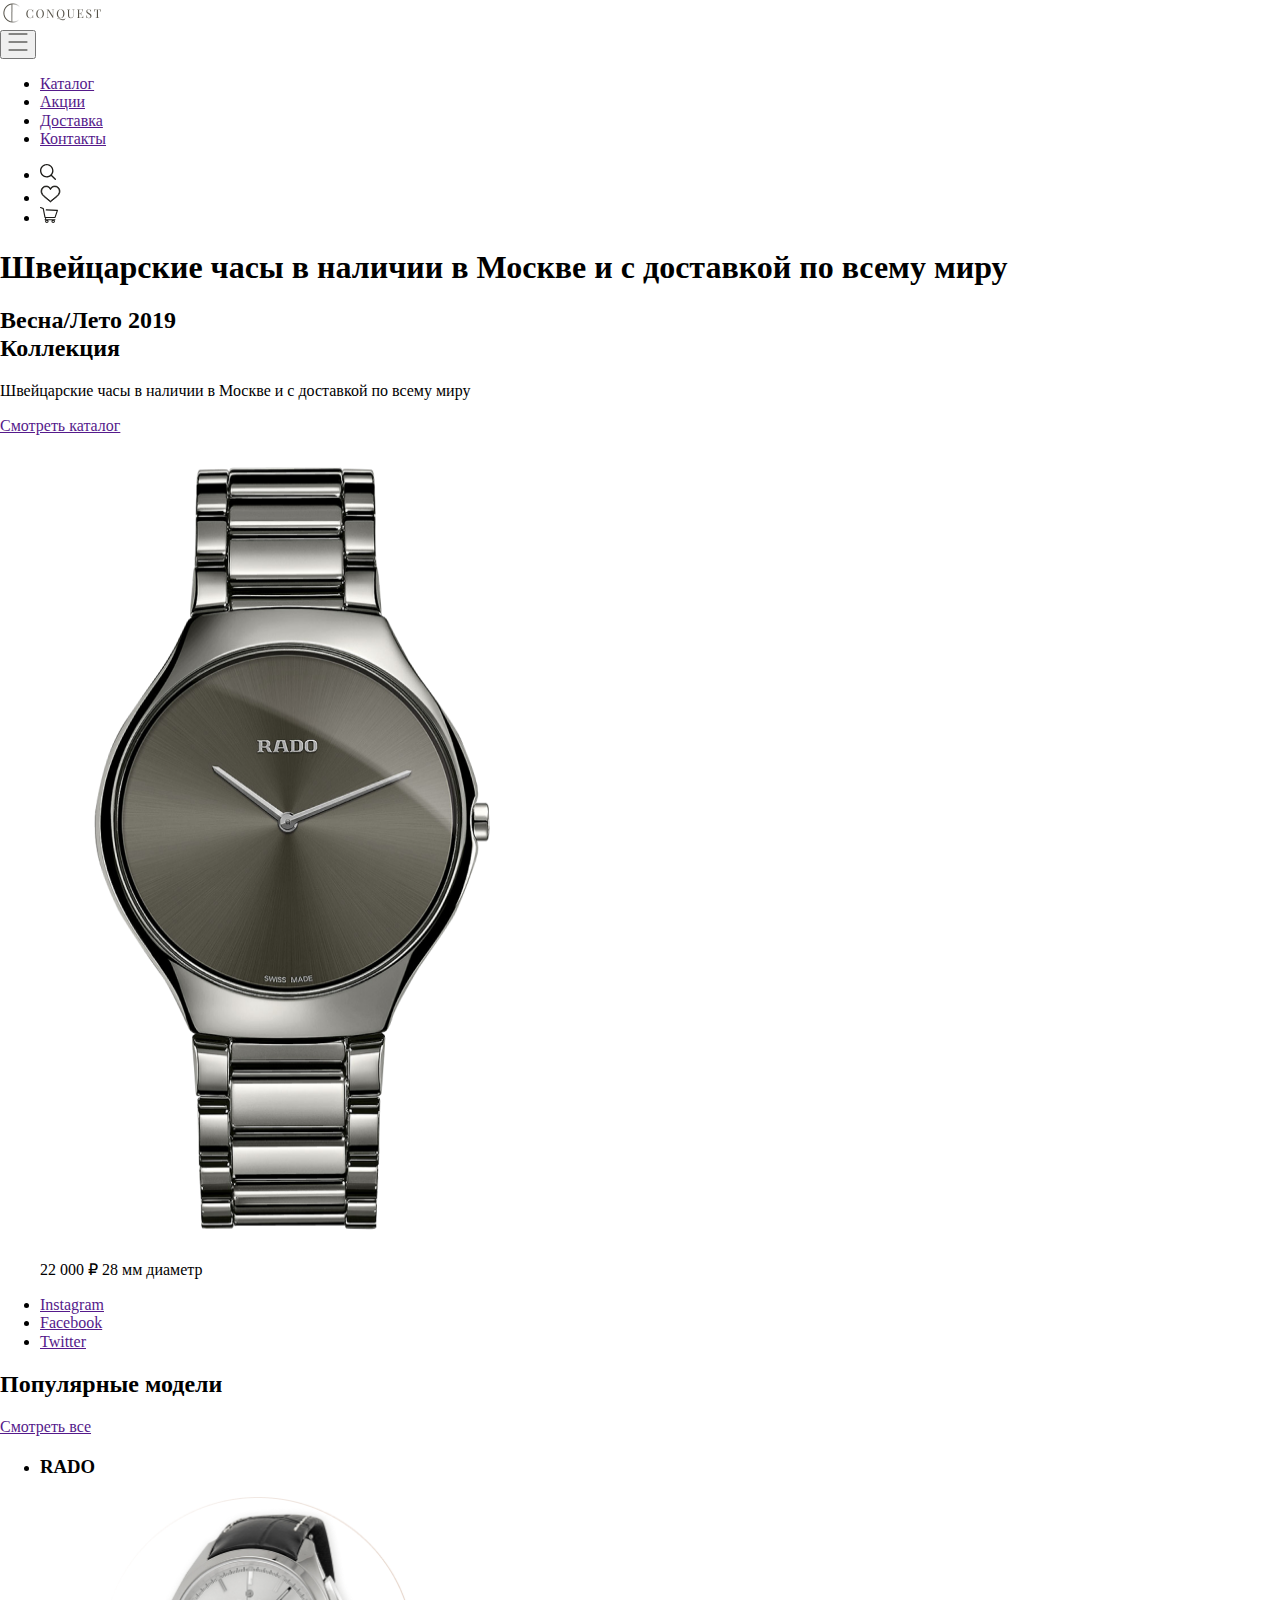
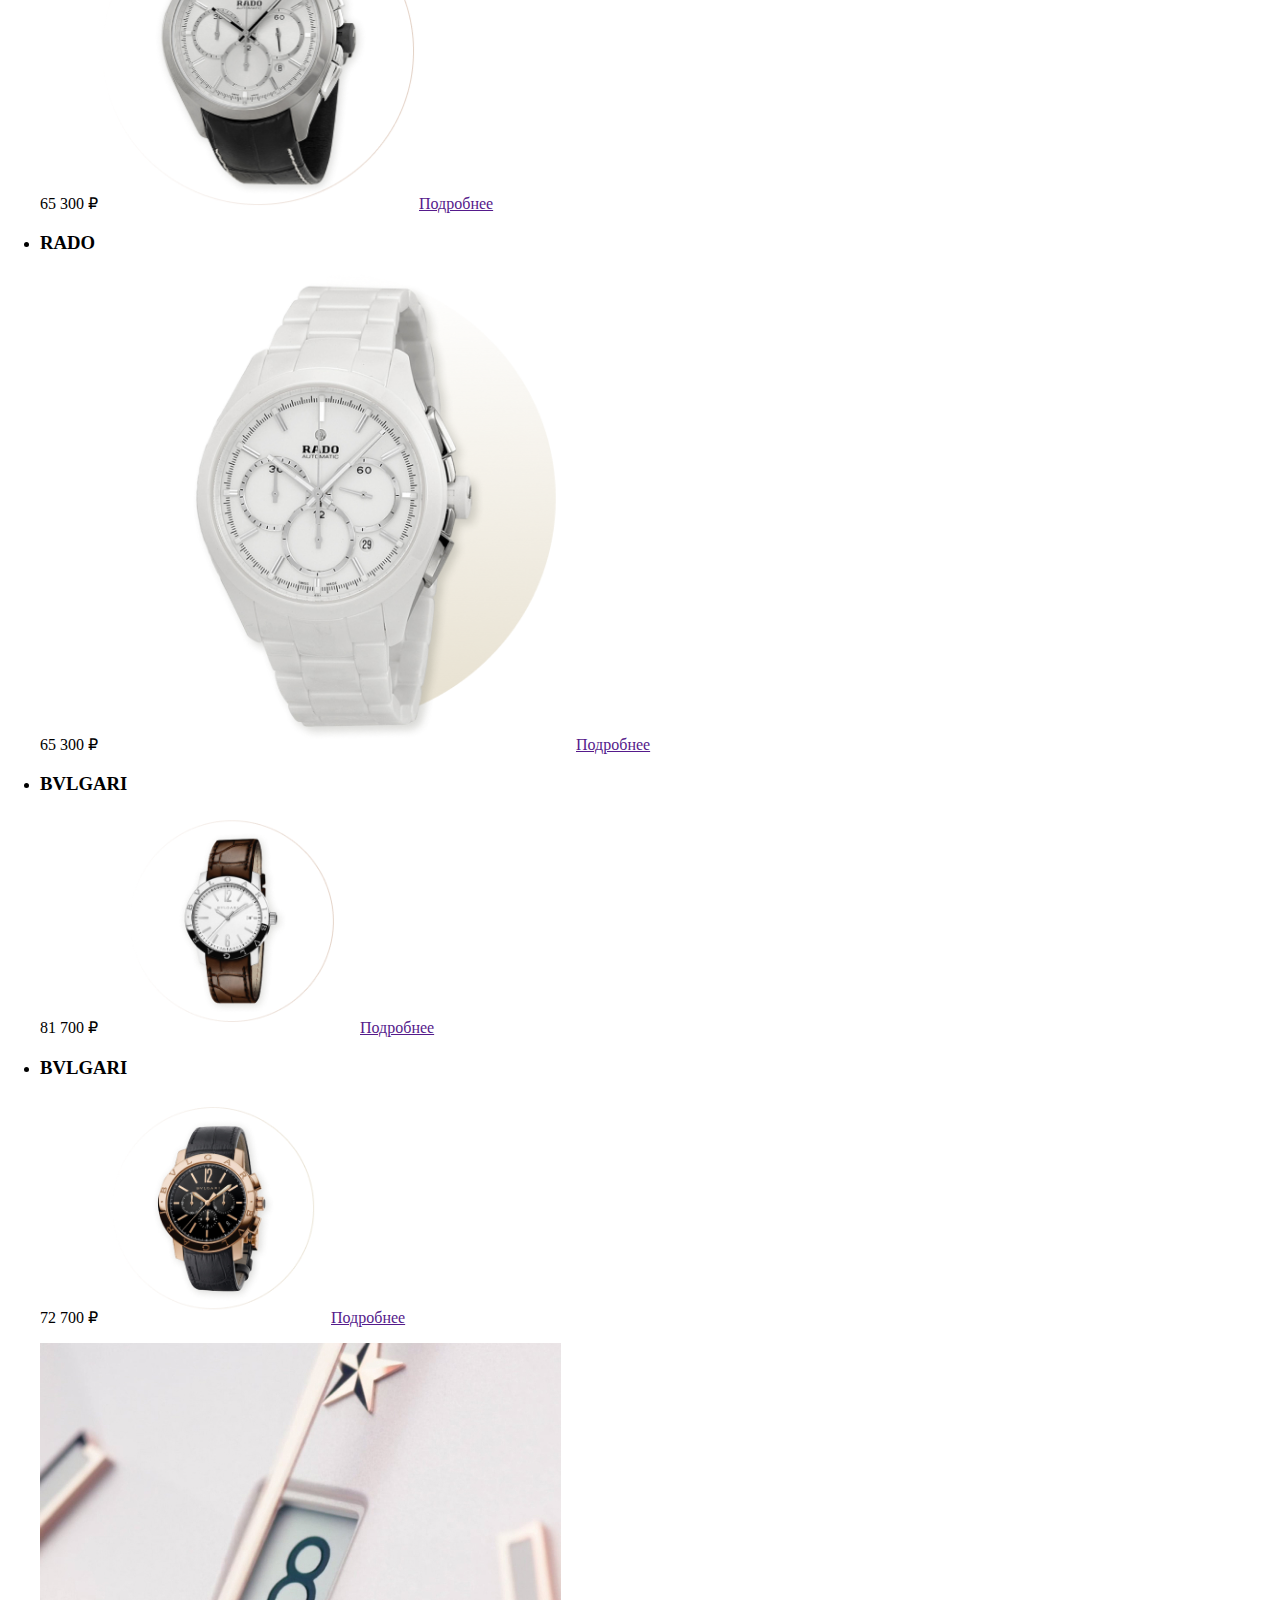
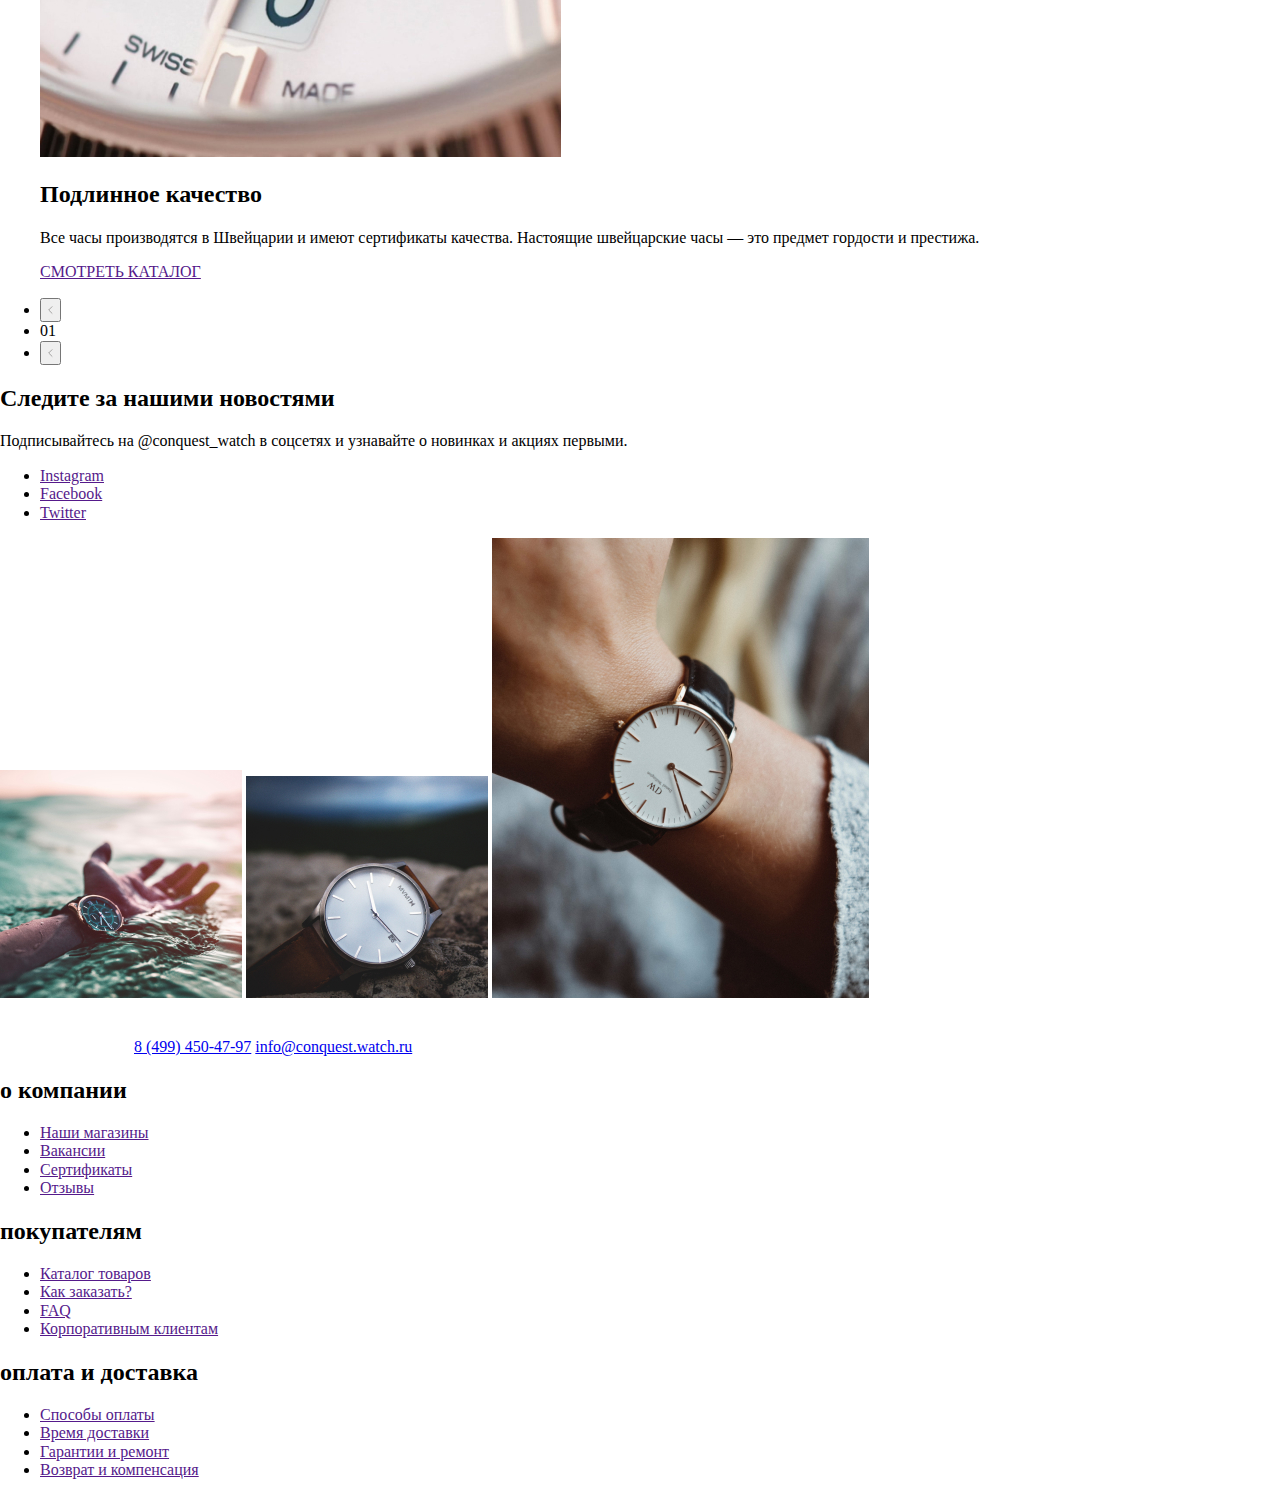
==== index.html @ c3189e3b "Подключил normalize" ====
<!DOCTYPE html>
<html lang="ru">

<head>
  <meta charset="UTF-8">
  <title>CONQUEST</title>
  <link rel="stylesheet" href="css/normalize.css">
  <link rel="stylesheet" href="css/style.css">
  <link
    href="https://fonts.googleapis.com/css?family=Playfair+Display:400,700%7cPrata%7cRoboto:300,400,500,700&display=swap&subset=cyrillic"
    rel="stylesheet">
</head>

<body>
  <header class="main-header">
    <img class="main-header__logo" src="img/logo.png" alt="CONQUEST" width="104" height="26">
    <nav class="main-nav">
      <button class="main-header__btn" type="button">
        <img class="main-header__img" src="img/menu.svg" width="20" height="18" alt="Меню">
      </button>
      <ul class="visually-hidden">
        <li class="main-header__item">
          <a class="main-header__link" href="">Каталог</a>
        </li>
        <li class="main-header__item">
          <a class="main-header__link" href="">Акции</a>
        </li>
        <li class="main-header__item">
          <a class="main-header__link" href="">Доставка</a>
        </li>
        <li class="main-header__item">
          <a class="main-header__link" href="">Контакты</a>
        </li>
      </ul>
      <ul class="main-header__list--user">
        <li class="main-header__ltem--user">
          <a href="" class="main-header__link--user">
            <img class="main-header__img" src="img/search.svg" width="16" height="16" alt="Поиск">
          </a>
        </li>
        <li class="main-header__ltem--user">
          <a href="" class="main-header__link--user">
            <img class="main-header__img" src="img/heart.svg" width="21" height="18" alt="Избранное">
          </a>
        </li>
        <li class="main-header__ltem--user">
          <a href="" class="main-header__link--user">
            <img class="main-header__img" src="img/cart.svg" width="18" height="16" alt="Корзина">
          </a>
        </li>
      </ul>
    </nav>
  </header>
  <main>
    <h1 class="visually-hidden">Швейцарские часы в наличии в Москве
      и с доставкой по всему миру</h1>
    <section class="promo">
      <h2 class="promo__heading">Весна/Лето 2019<br>
        <span class="promo__heading--span">Коллекция</span>
      </h2>
      <p class="promo__text">
        Швейцарские часы в наличии в Москве
        и с доставкой по всему миру
      </p>
      <a class="promo__link" href="">Смотреть каталог</a>
      <figure class="promo__figure">
        <img class="promo__img" src="img/watch-promo.png" width="506" height="806" alt="Часы RADO">
        <figcaption class="promo__figcaption">
          <span class="promo__price">22 000 ₽</span>
          <span class="promo__diameter">28 мм диаметр</span>
        </figcaption>
      </figure>
      <ul class="promo__list">
        <li class="promo__item">
          <a href="" class="promo__link--inst"><span class="visually-hidden">Instagram</span></a>
        </li>
        <li class="promo__item">
          <a href="" class="promo__link--fb"><span class="visually-hidden">Facebook</span></a>
        </li>
        <li class="promo__item">
          <a href="" class="promo__link--tw"><span class="visually-hidden">Twitter</span></a>
        </li>
      </ul>
    </section>
    <section class="pop-models">
      <h2 class="pop-models__heading">Популярные модели</h2>
      <a class="pop-models__link--all" href="">Смотреть все</a>
      <ul class="pop-models__list">
        <li class="pop-models__item">
          <h3 class="pop-models__title">RADO</h3>
          <span class="pop-models__span">65 300 ₽</span>
          <img class="pop-models__img" width="313" height="313" src="img/watch1.png" alt="RADO">
          <a class="pop-models__link" href="">Подробнее</a>
        </li>
        <li class="pop-models__item">
          <h3 class="pop-models__title">RADO</h3>
          <span class="pop-models__span">65 300 ₽</span>
          <img class="pop-models__img" width="470" height="478" src="img/watch2.png" alt="RADO">
          <a class="pop-models__link" href="">Подробнее</a>
        </li>
        <li class="pop-models__item">
          <h3 class="pop-models__title">BVLGARI</h3>
          <span class="pop-models__span">81 700 ₽</span>
          <img class="pop-models__img" width="254" height="220" src="img/watch3.png" alt="BVLGARI">
          <a class="pop-models__link" href="">Подробнее</a>
        </li>
        <li class="pop-models__item">
          <h3 class="pop-models__title">BVLGARI</h3>
          <span class="pop-models__span">72 700 ₽</span>
          <img class="pop-models__img" width="225" height="226" src="img/watch4.png" alt="BVLGARI">
          <a class="pop-models__link" href="">Подробнее</a>
        </li>
      </ul>
    </section>
    <section class="slider">
      <figure class="slider__figure">
        <img class="slider__img" src="img/slide1.jpg" width="521" height="414" alt="Swiss made">
        <figcaption class="slider__figcaption">
          <h2 class="slider__heading">Подлинное качество</h2>
          <p class="slider__text">
            Все часы производятся в Швейцарии и имеют сертификаты качества. Настоящие швейцарские часы — это предмет
            гордости и престижа.
          </p>
          <a class="slider__link" href="">СМОТРЕТЬ КАТАЛОГ</a>
        </figcaption>
      </figure>
      <ul class="slider__pagination">
        <li class="slider__pag-item">
          <button class="slider__pag-btn" type="button">
            <img class="slider__pag-img" src="img/arrow.svg" width="5" height="10" alt="Предыдущий">
          </button>
        </li>
        <li class="slider__pag-item">
          <span class="slider__pag-number">01</span>
        </li>
        <li class="slider__pag-item">
          <button class="slider__pag-btn slider__pag-btn--right" type="button">
            <img class="slider__pag-img" src="img/arrow.svg" width="5" height="10" alt="Следующий">
          </button>
        </li>
      </ul>
    </section>
    <section class="follow-us">
      <h2 class="follow-us__heading">Следите за нашими новостями</h2>
      <p class="follow-us__text">
        Подписывайтесь на @conquest_watch в соцсетях
        и узнавайте о новинках и акциях первыми.
      </p>
      <ul class="follow-us__list">
        <li class="follow-us__item">
          <a href="" class="follow-us__link--inst"><span class="visually-hidden">Instagram</span></a>
        </li>
        <li class="follow-us__item">
          <a href="" class="follow-us__link--fb"><span class="visually-hidden">Facebook</span></a>
        </li>
        <li class="follow-us__item">
          <a href="" class="follow-us__link--tw"><span class="visually-hidden">Twitter</span></a>
        </li>
      </ul>
      <p class="follow-us__pictures">
        <img class="follow-us__img" src="img/follow-img1.jpg" width="242" height="228" alt="Часы">
        <img class="follow-us__img" src="img/follow-img2.jpg" width="242" height="222" alt="Часы">
        <img class="follow-us__img" src="img/follow-img3.jpg" width="377" height="460" alt="Часы">
      </p>
    </section>
  </main>
  <footer class="footer">
    <p class="footer__contacts">
      <img class="footer__logo" src="img/logo-white.png" alt="CONQUEST" width="130" height="34">
      <a class="footer__tel" href="tel:+74994504797">8 (499) 450-47-97</a>
      <a class="footer__email" href="mailto:info@conquest.watch.ru">info@conquest.watch.ru</a>
    </p>
    <nav class="footer__nav--company">
      <h2 class="footer__nav-title">о компании</h2>
      <ul class="footer__nav-list">
        <li class="footer__nav-item">
          <a href="" class="footer__nav-link">Наши магазины</a>
        </li>
        <li class="footer__nav-item">
          <a href="" class="footer__nav-link">Вакансии</a>
        </li>
        <li class="footer__nav-item">
          <a href="" class="footer__nav-link">Сертификаты</a>
        </li>
        <li class="footer__nav-item">
          <a href="" class="footer__nav-link">Отзывы</a>
        </li>
      </ul>
    </nav>
    <nav class="footer__nav--clients">
      <h2 class="footer__nav-title">покупателям</h2>
      <ul class="footer__nav-list">
        <li class="footer__nav-item">
          <a href="" class="footer__nav-link">Каталог товаров</a>
        </li>
        <li class="footer__nav-item">
          <a href="" class="footer__nav-link">Как заказать?</a>
        </li>
        <li class="footer__nav-item">
          <a href="" class="footer__nav-link">FAQ</a>
        </li>
        <li class="footer__nav-item">
          <a href="" class="footer__nav-link">Корпоративным клиентам</a>
        </li>
      </ul>
    </nav>
    <nav class="footer__nav--service">
      <h2 class="footer__nav-title">оплата и доставка</h2>
      <ul class="footer__nav-list">
        <li class="footer__nav-item">
          <a href="" class="footer__nav-link">Способы оплаты</a>
        </li>
        <li class="footer__nav-item">
          <a href="" class="footer__nav-link">Время доставки</a>
        </li>
        <li class="footer__nav-item">
          <a href="" class="footer__nav-link">Гарантии и ремонт</a>
        </li>
        <li class="footer__nav-item">
          <a href="" class="footer__nav-link">Возврат и компенсация</a>
        </li>
      </ul>
    </nav>
  </footer>

</body>

</html>
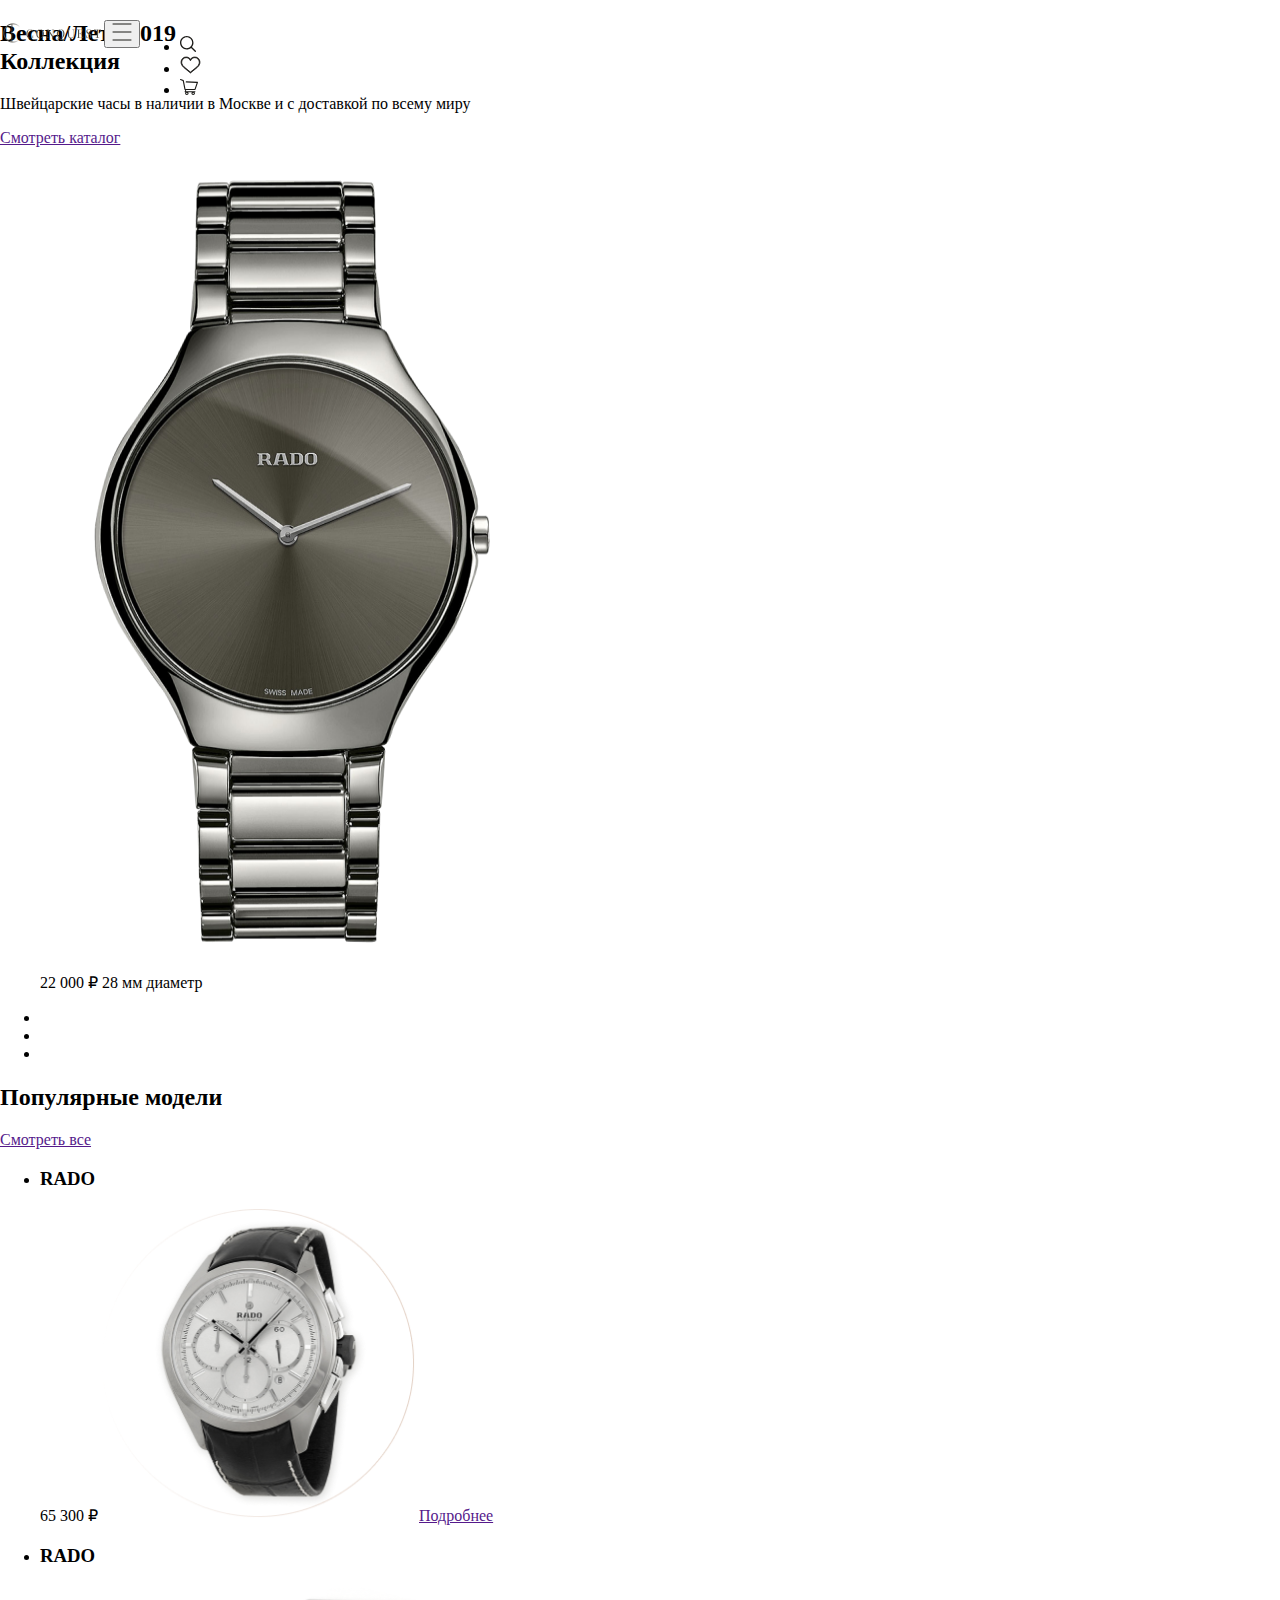
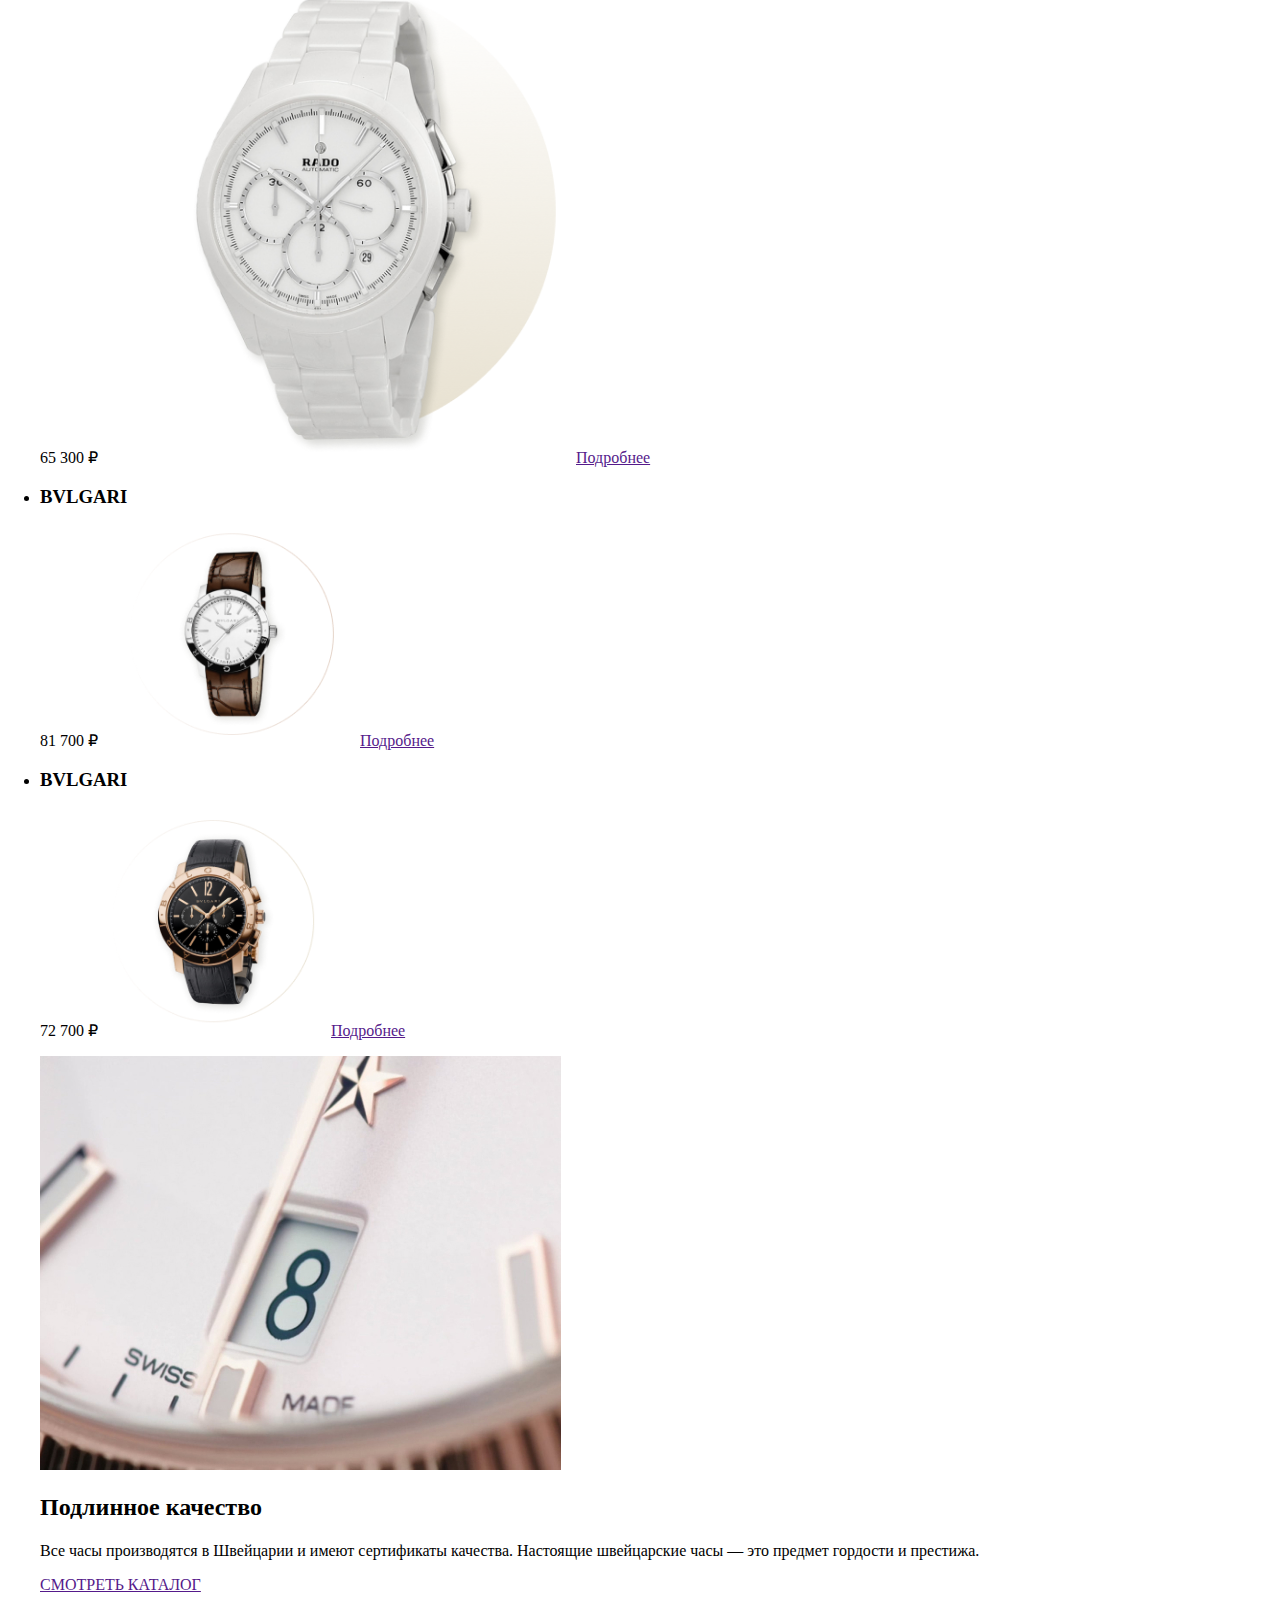
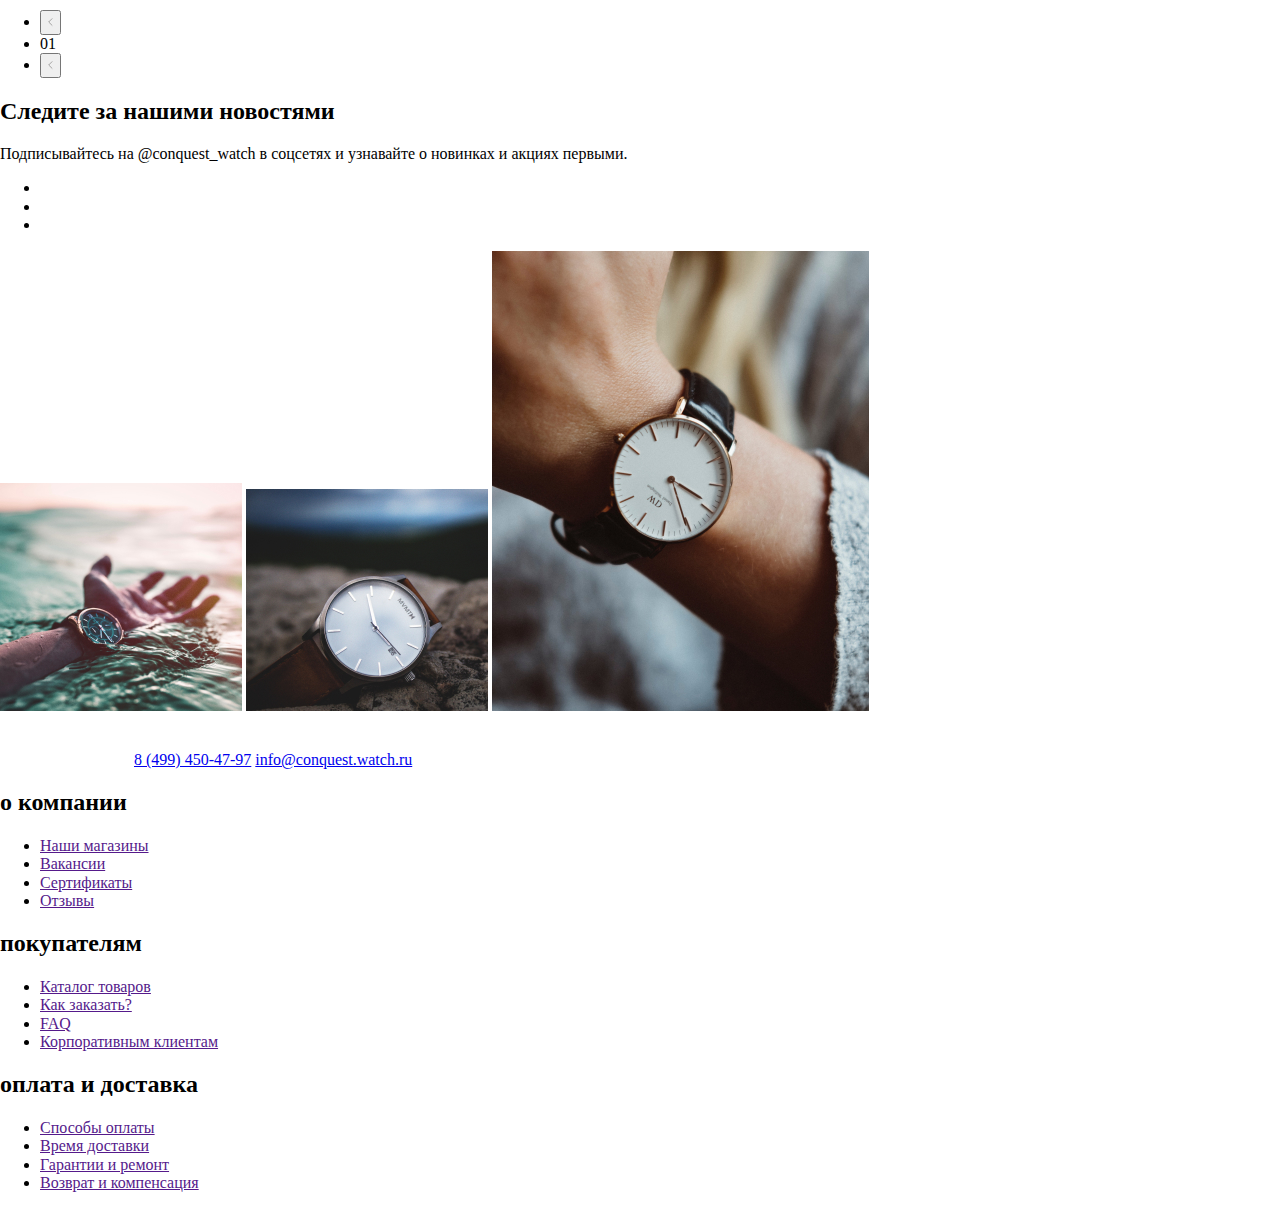
==== commit 19361bce: "Правки валидатора" ====
--- a/index.html
+++ b/index.html
@@ -12,26 +12,28 @@
 </head>
 
 <body>
-  <header class="main-header">
-    <img class="main-header__logo" src="img/logo.png" alt="CONQUEST" width="104" height="26">
-    <nav class="main-nav">
-      <button class="main-header__btn" type="button">
-        <img class="main-header__img" src="img/menu.svg" width="20" height="18" alt="Меню">
-      </button>
-      <ul class="visually-hidden">
-        <li class="main-header__item">
-          <a class="main-header__link" href="">Каталог</a>
-        </li>
-        <li class="main-header__item">
-          <a class="main-header__link" href="">Акции</a>
-        </li>
-        <li class="main-header__item">
-          <a class="main-header__link" href="">Доставка</a>
-        </li>
-        <li class="main-header__item">
-          <a class="main-header__link" href="">Контакты</a>
-        </li>
-      </ul>
+  <div class="container">
+    <header class="main-header">
+      <img class="main-header__logo" src="img/logo.png" alt="CONQUEST" width="104" height="26">
+      <nav class="main-nav">
+        <button class="main-header__btn" type="button">
+          <img class="main-header__img" src="img/menu.svg" width="20" height="18" alt="Меню">
+        </button>
+        <ul class="visually-hidden">
+          <li class="main-header__item">
+            <a class="main-header__link" href="">Каталог</a>
+          </li>
+          <li class="main-header__item">
+            <a class="main-header__link" href="">Акции</a>
+          </li>
+          <li class="main-header__item">
+            <a class="main-header__link" href="">Доставка</a>
+          </li>
+          <li class="main-header__item">
+            <a class="main-header__link" href="">Контакты</a>
+          </li>
+        </ul>
+      </nav>
       <ul class="main-header__list--user">
         <li class="main-header__ltem--user">
           <a href="" class="main-header__link--user">
@@ -49,8 +51,8 @@
           </a>
         </li>
       </ul>
-    </nav>
-  </header>
+    </header>
+  </div>
   <main>
     <h1 class="visually-hidden">Швейцарские часы в наличии в Москве
       и с доставкой по всему миру</h1>
--- a/css/style.css
+++ b/css/style.css
@@ -0,0 +1,33 @@
+*,
+*::before,
+*::after {
+  box-sizing: border-box;
+}
+
+.visually-hidden {
+  position: absolute;
+
+  width: 1px;
+  height: 1px;
+  margin: -1px;
+  border: 0;
+  padding: 0;
+
+  white-space: nowrap;
+
+  clip-path: inset(100%);
+  clip: rect(0 0 0 0);
+  overflow: hidden;
+}
+
+.container {
+  position: relative;
+
+  width: 1366px;
+}
+
+.main-header {
+  position: absolute;
+
+  display: flex;
+}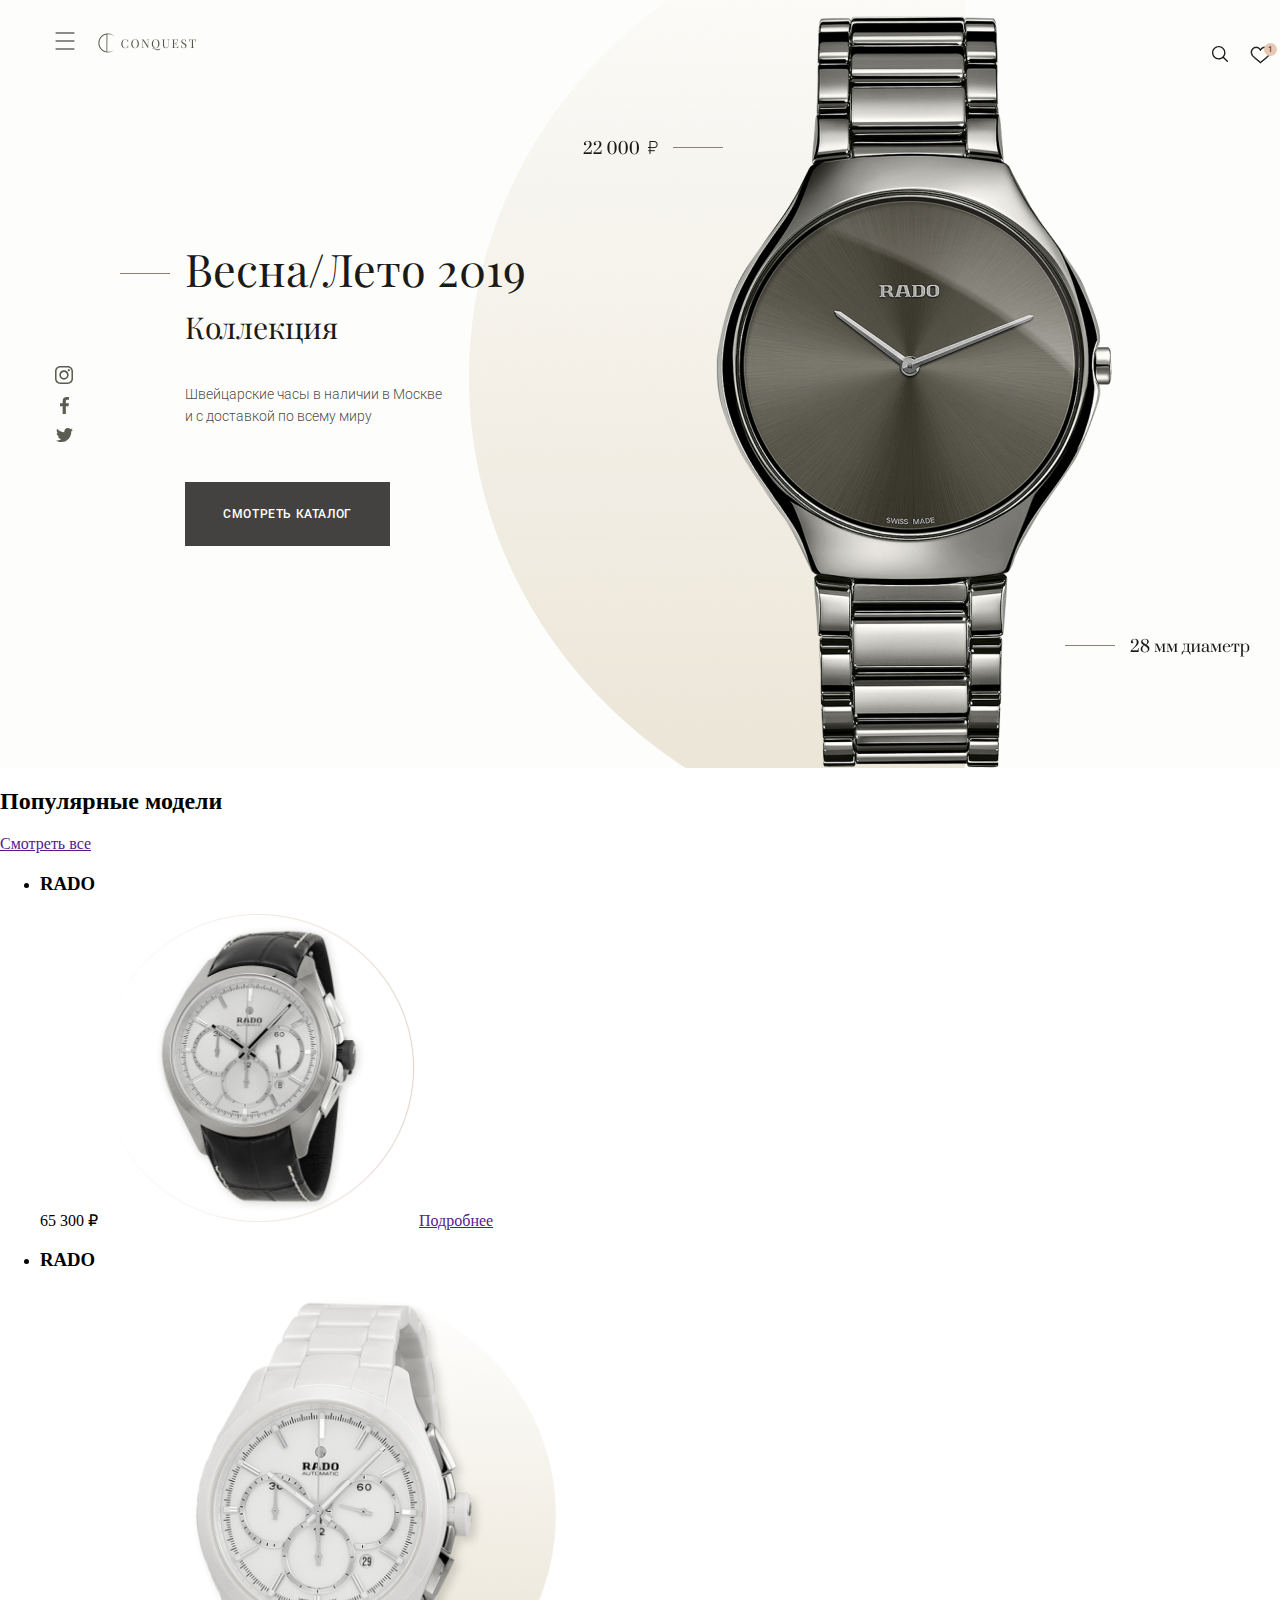
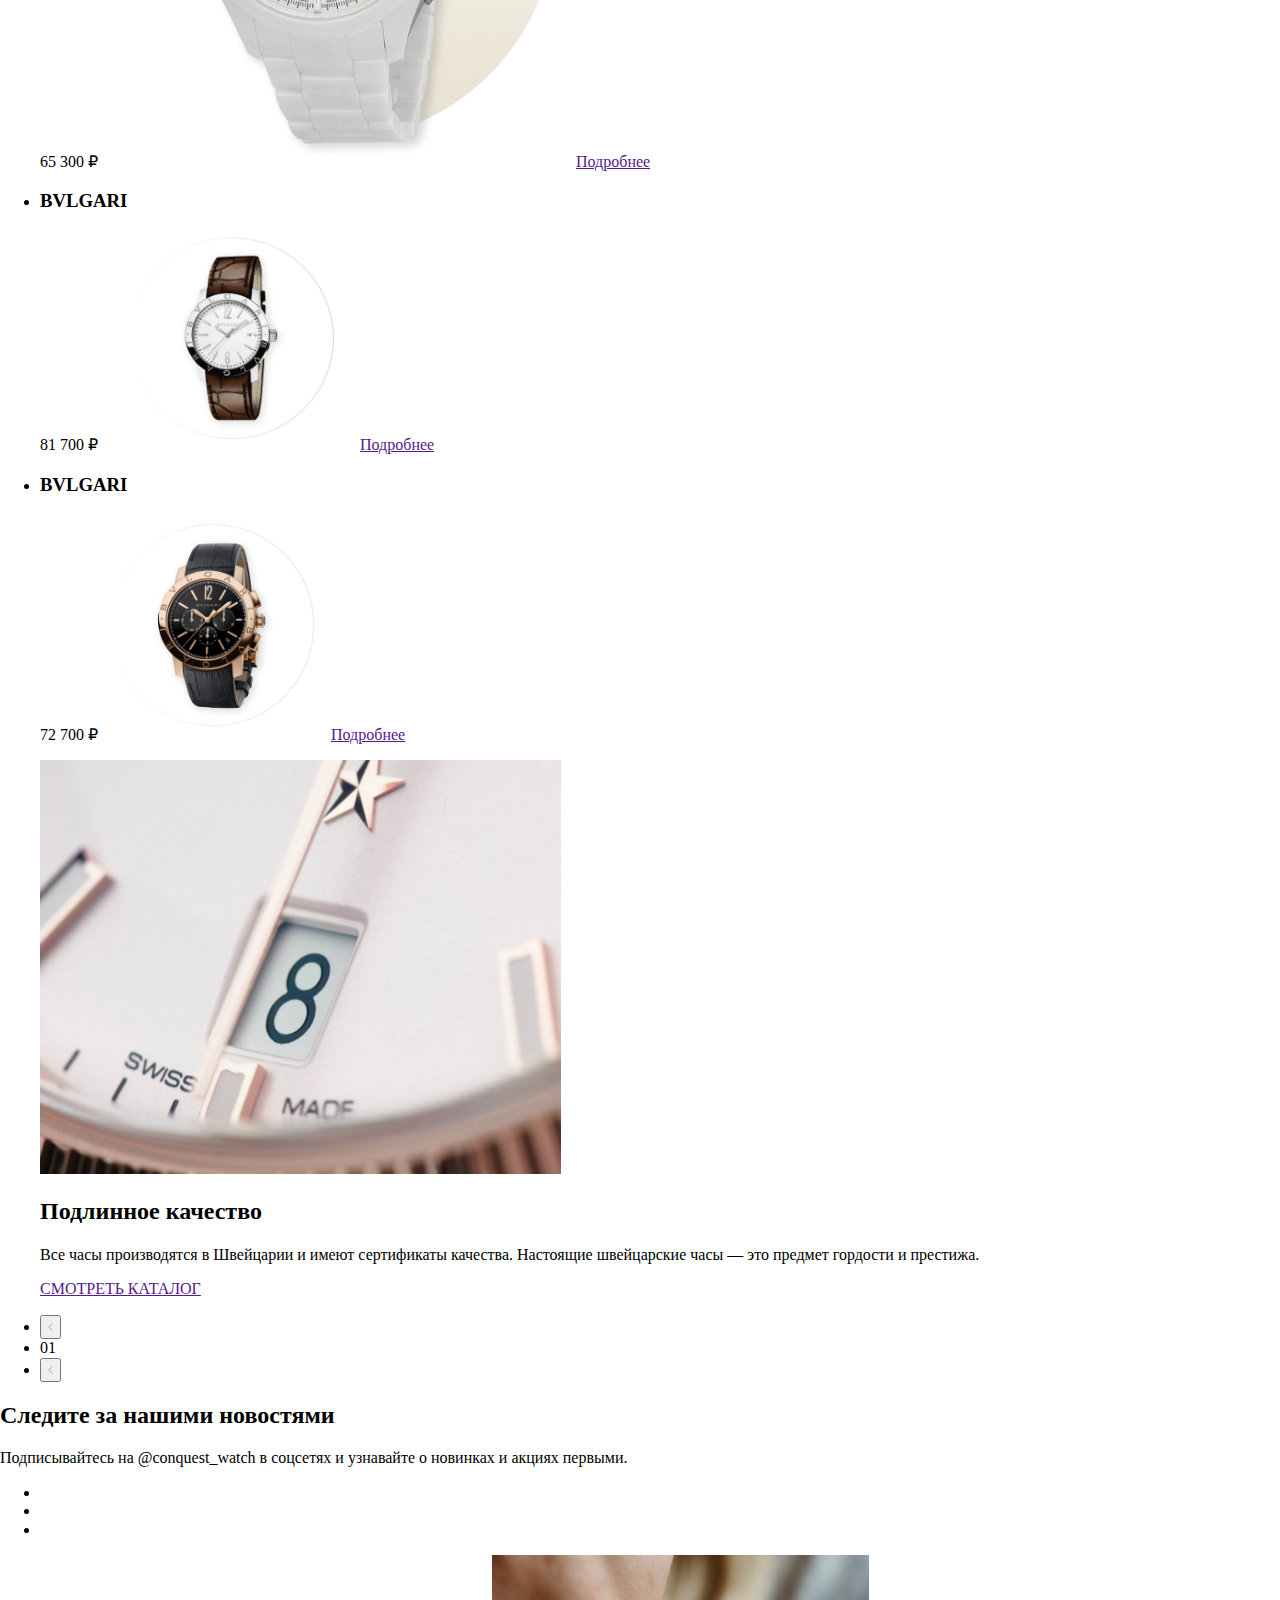
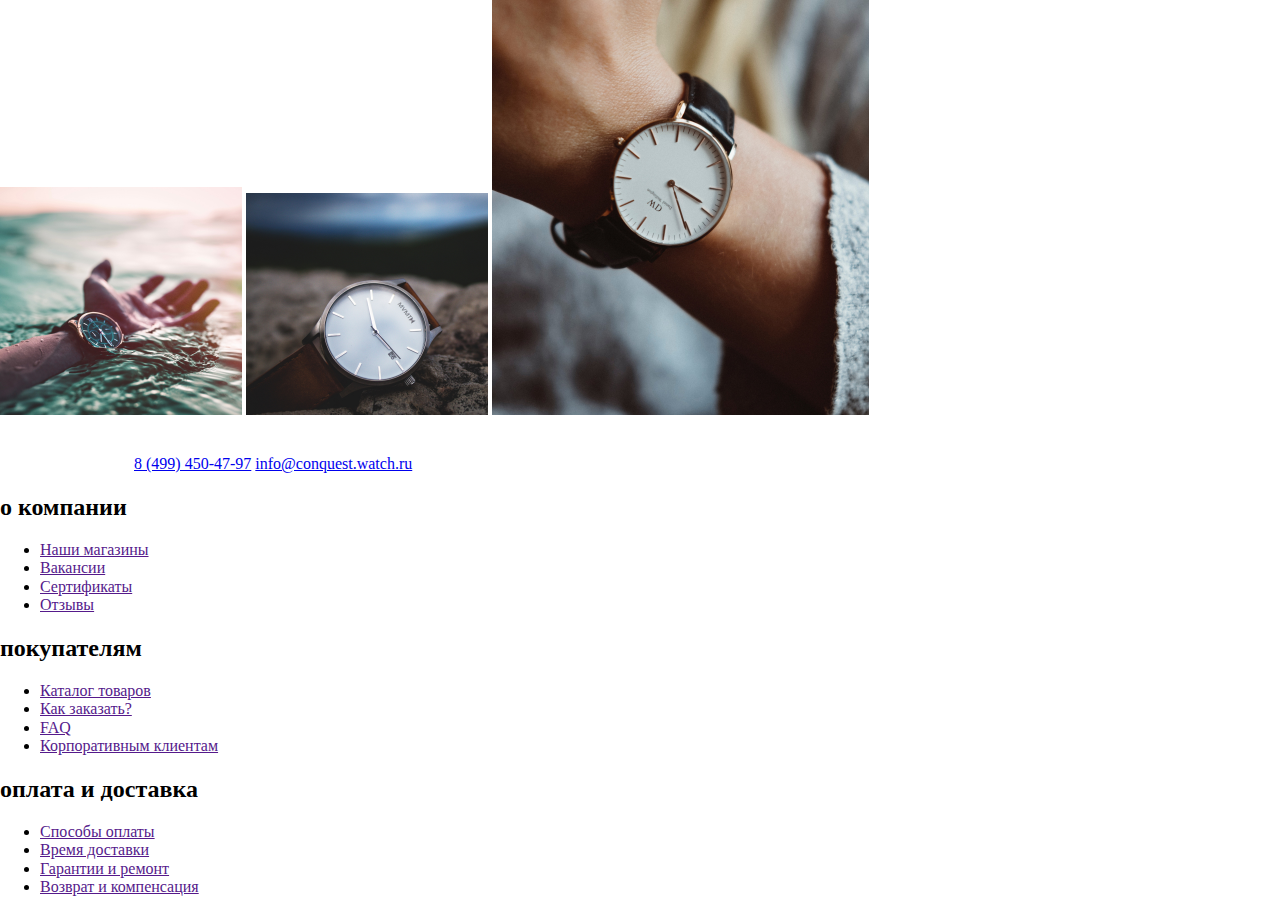
==== commit 386a5770: "Стилизовал раздел промоакций" ====
--- a/index.html
+++ b/index.html
@@ -14,11 +14,11 @@
 <body>
   <div class="container">
     <header class="main-header">
-      <img class="main-header__logo" src="img/logo.png" alt="CONQUEST" width="104" height="26">
-      <nav class="main-nav">
-        <button class="main-header__btn" type="button">
+      <nav class="main__nav">
+        <button class="main-header__btn main-header__btn--menu" type="button">
           <img class="main-header__img" src="img/menu.svg" width="20" height="18" alt="Меню">
         </button>
+        <img class="main-header__logo" src="img/logo.png" alt="CONQUEST" width="104" height="26">
         <ul class="visually-hidden">
           <li class="main-header__item">
             <a class="main-header__link" href="">Каталог</a>
@@ -36,19 +36,19 @@
       </nav>
       <ul class="main-header__list--user">
         <li class="main-header__ltem--user">
-          <a href="" class="main-header__link--user">
+          <button class="main-header__btn" type="button">
             <img class="main-header__img" src="img/search.svg" width="16" height="16" alt="Поиск">
-          </a>
+          </button>
         </li>
         <li class="main-header__ltem--user">
-          <a href="" class="main-header__link--user">
+          <button class="main-header__btn main-header__btn--fav" type="button">
             <img class="main-header__img" src="img/heart.svg" width="21" height="18" alt="Избранное">
-          </a>
+          </button>
         </li>
         <li class="main-header__ltem--user">
-          <a href="" class="main-header__link--user">
+          <button class="main-header__btn" type="button">
             <img class="main-header__img" src="img/cart.svg" width="18" height="16" alt="Корзина">
-          </a>
+          </button>
         </li>
       </ul>
     </header>
@@ -56,7 +56,7 @@
   <main>
     <h1 class="visually-hidden">Швейцарские часы в наличии в Москве
       и с доставкой по всему миру</h1>
-    <section class="promo">
+    <section class="promo container">
       <h2 class="promo__heading">Весна/Лето 2019<br>
         <span class="promo__heading--span">Коллекция</span>
       </h2>
@@ -64,23 +64,16 @@
         Швейцарские часы в наличии в Москве
         и с доставкой по всему миру
       </p>
-      <a class="promo__link" href="">Смотреть каталог</a>
-      <figure class="promo__figure">
-        <img class="promo__img" src="img/watch-promo.png" width="506" height="806" alt="Часы RADO">
-        <figcaption class="promo__figcaption">
-          <span class="promo__price">22 000 ₽</span>
-          <span class="promo__diameter">28 мм диаметр</span>
-        </figcaption>
-      </figure>
+      <a class="promo__button" href="">Смотреть каталог</a>
       <ul class="promo__list">
         <li class="promo__item">
-          <a href="" class="promo__link--inst"><span class="visually-hidden">Instagram</span></a>
+          <a href="" class="promo__link promo__link--inst"><span class="visually-hidden">Instagram</span></a>
         </li>
         <li class="promo__item">
-          <a href="" class="promo__link--fb"><span class="visually-hidden">Facebook</span></a>
+          <a href="" class="promo__link promo__link--fb"><span class="visually-hidden">Facebook</span></a>
         </li>
         <li class="promo__item">
-          <a href="" class="promo__link--tw"><span class="visually-hidden">Twitter</span></a>
+          <a href="" class="promo__link promo__link--tw"><span class="visually-hidden">Twitter</span></a>
         </li>
       </ul>
     </section>
--- a/css/style.css
+++ b/css/style.css
@@ -24,10 +24,177 @@
   position: relative;
 
   width: 1366px;
+  margin: 0 auto;
 }
 
 .main-header {
   position: absolute;
-
-  display: flex;
-}+  top: 30px;
+  z-index: 2;
+
+  display: flex;
+  width: 100%;
+  padding: 0 55px;
+}
+
+.main__nav {
+  display: flex;
+}
+
+.main-header__btn {
+  padding: 0;
+
+  background-color: transparent;
+  border: none;
+  cursor: pointer;
+}
+
+.main-header__btn--menu {
+  height: 26px;
+  margin-right: 20px;
+}
+
+.main-header__list--user {
+  display: flex;
+  padding: 0;
+  margin-left: auto;
+
+  list-style: none;
+}
+
+.main-header__ltem--user {
+  position: relative;
+
+  padding: 0;
+  margin-right: 22px;
+}
+
+.main-header__ltem--user:last-child {
+  margin-right: 0;
+}
+
+.main-header__btn--fav::after {
+  position: absolute;
+  top: -3px;
+  right: -6px;
+
+  width: 13px;
+  height: 13px;
+  content: "1";
+
+  font-family: 'Roboto', Arial, sans-serif;
+  font-size: 8px;
+  font-weight: 400;
+  line-height: 13px;
+  color: #1b1a17;
+
+  background-color: #e6c8b4;
+  border-radius: 50%;
+}
+
+.promo {
+  width: 1366px;
+  height: 768px;
+  padding-top: 206px;
+  padding-left: 185px;
+
+  background-color: #fdfdfb;
+  background-image: url('../img/promo-bg.png');
+  background-size: contain;
+  background-repeat: no-repeat;
+  
+}
+
+.promo__heading {
+  position: relative;
+
+  font-family: 'Playfair Display', Arial, sans-serif;
+  font-size: 45px;
+  font-weight: 400;
+  color: #1b1a17;
+}
+
+.promo__heading::before {
+  position: absolute;
+  top: 30px;
+  left: -65px;
+
+  width: 50px;
+  height: 1px;
+  content: "";
+
+  background-color: #8b8371;
+}
+
+.promo__heading--span {
+  font-family: 'Playfair Display', Arial, sans-serif;
+  font-size: 30px;
+  font-weight: 400;
+  color: #1b1a17;
+}
+
+.promo__text {
+  max-width: 258px;
+  margin-bottom: 55px;
+
+  font-family: 'Roboto', Arial, sans-serif;
+  font-size: 14px;
+  font-weight: 300;
+  line-height: 21.33px;
+  color: rgba(27, 26, 23, 0.82);
+}
+
+.promo__button {
+  display: block;
+  width: 205px;
+  height: 64px;
+
+  font-family: 'Roboto', Arial, sans-serif;
+  font-size: 12px;
+  font-weight: 500;
+  line-height: 64px;
+  letter-spacing: 0.6px;
+  text-align: center;
+  text-transform: uppercase;
+  text-decoration: none;
+  color: #ffffff;
+
+  background-color: #444240;
+}
+
+.promo__list {
+  position: absolute;
+  top: 350px;
+  left: 55px;
+
+  display: flex;
+  flex-direction: column;
+  padding: 0;
+
+  list-style: none;
+}
+
+.promo__item {
+  margin-bottom: 12px;
+}
+
+.promo__link {
+  display: block;
+  width: 18px;
+  height: 18px;
+
+  background-repeat: no-repeat;
+  background-position: center;
+}
+
+.promo__link--inst {
+  background-image: url('../img/instagram-icon.svg');
+}
+
+.promo__link--fb {
+  background-image: url('../img/facebook-icon.svg');
+}
+
+.promo__link--tw {
+  background-image: url('../img/twitter-icon.svg');
+}
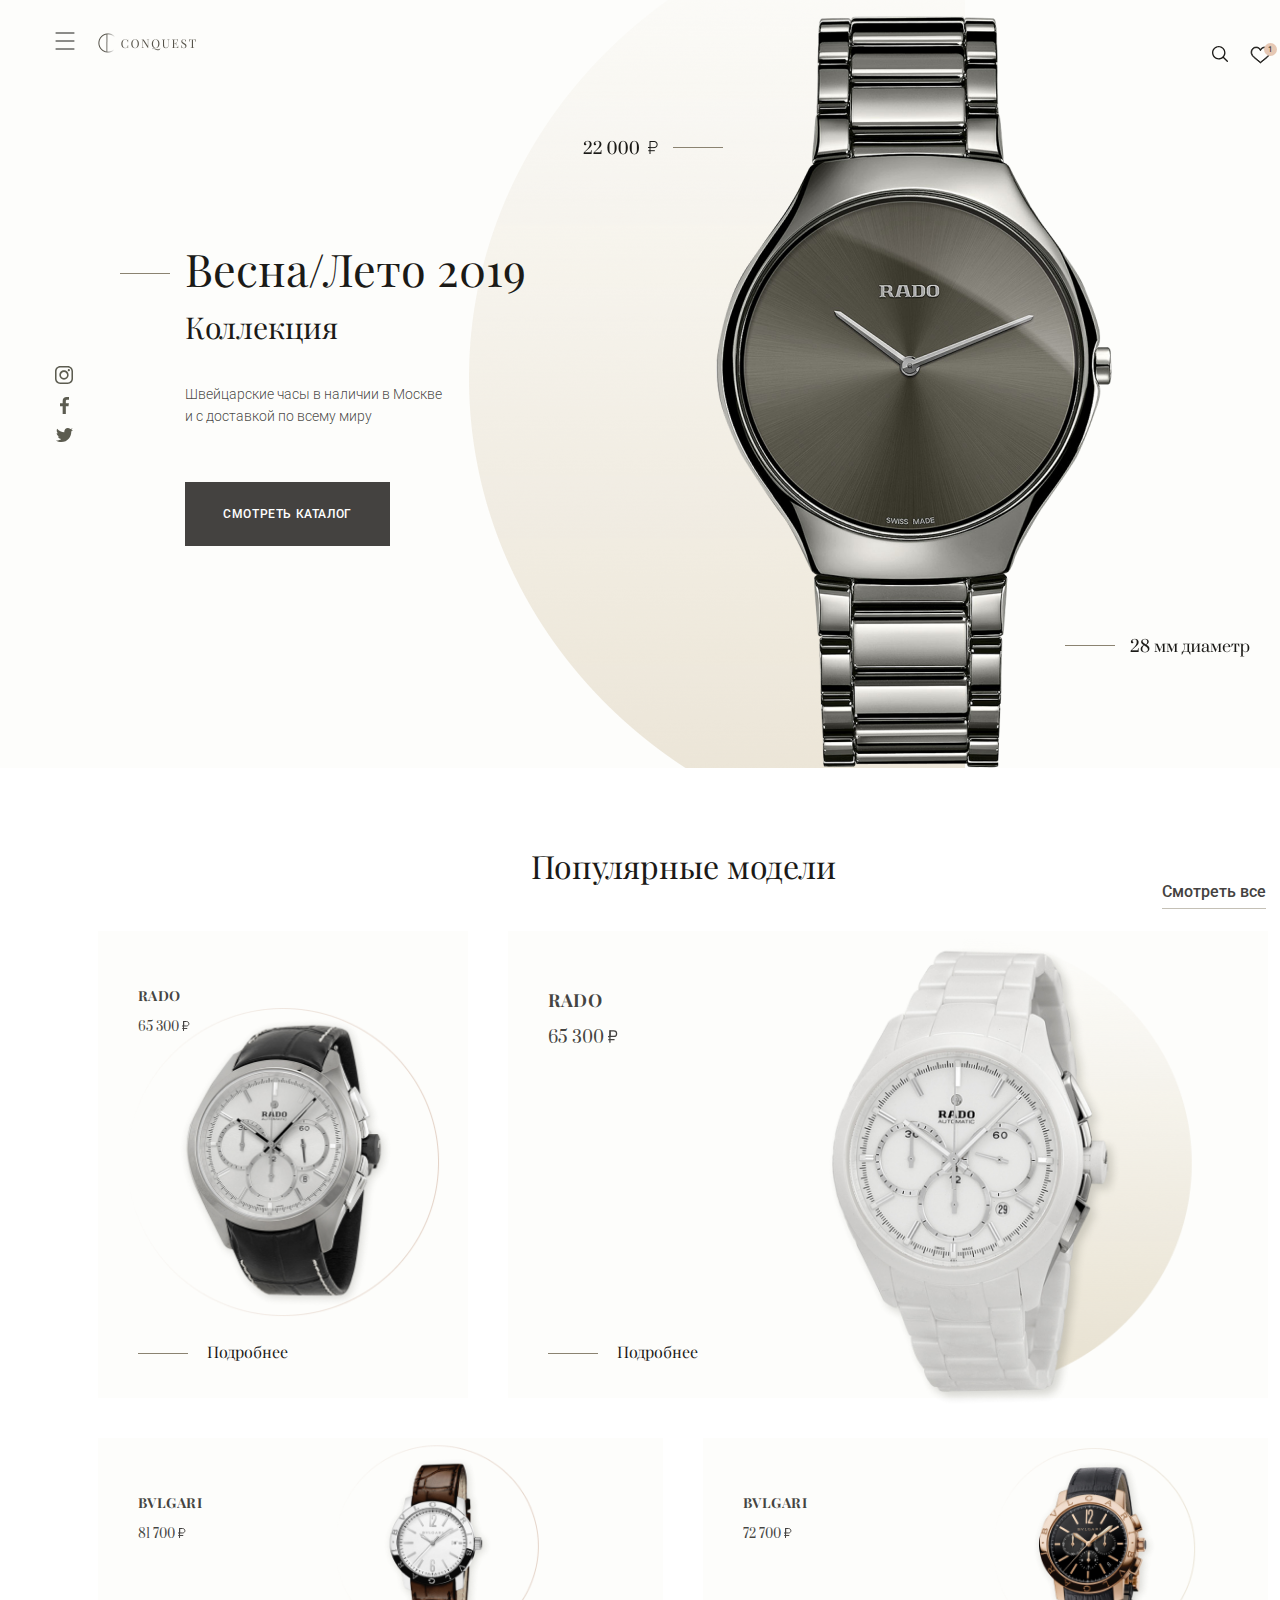
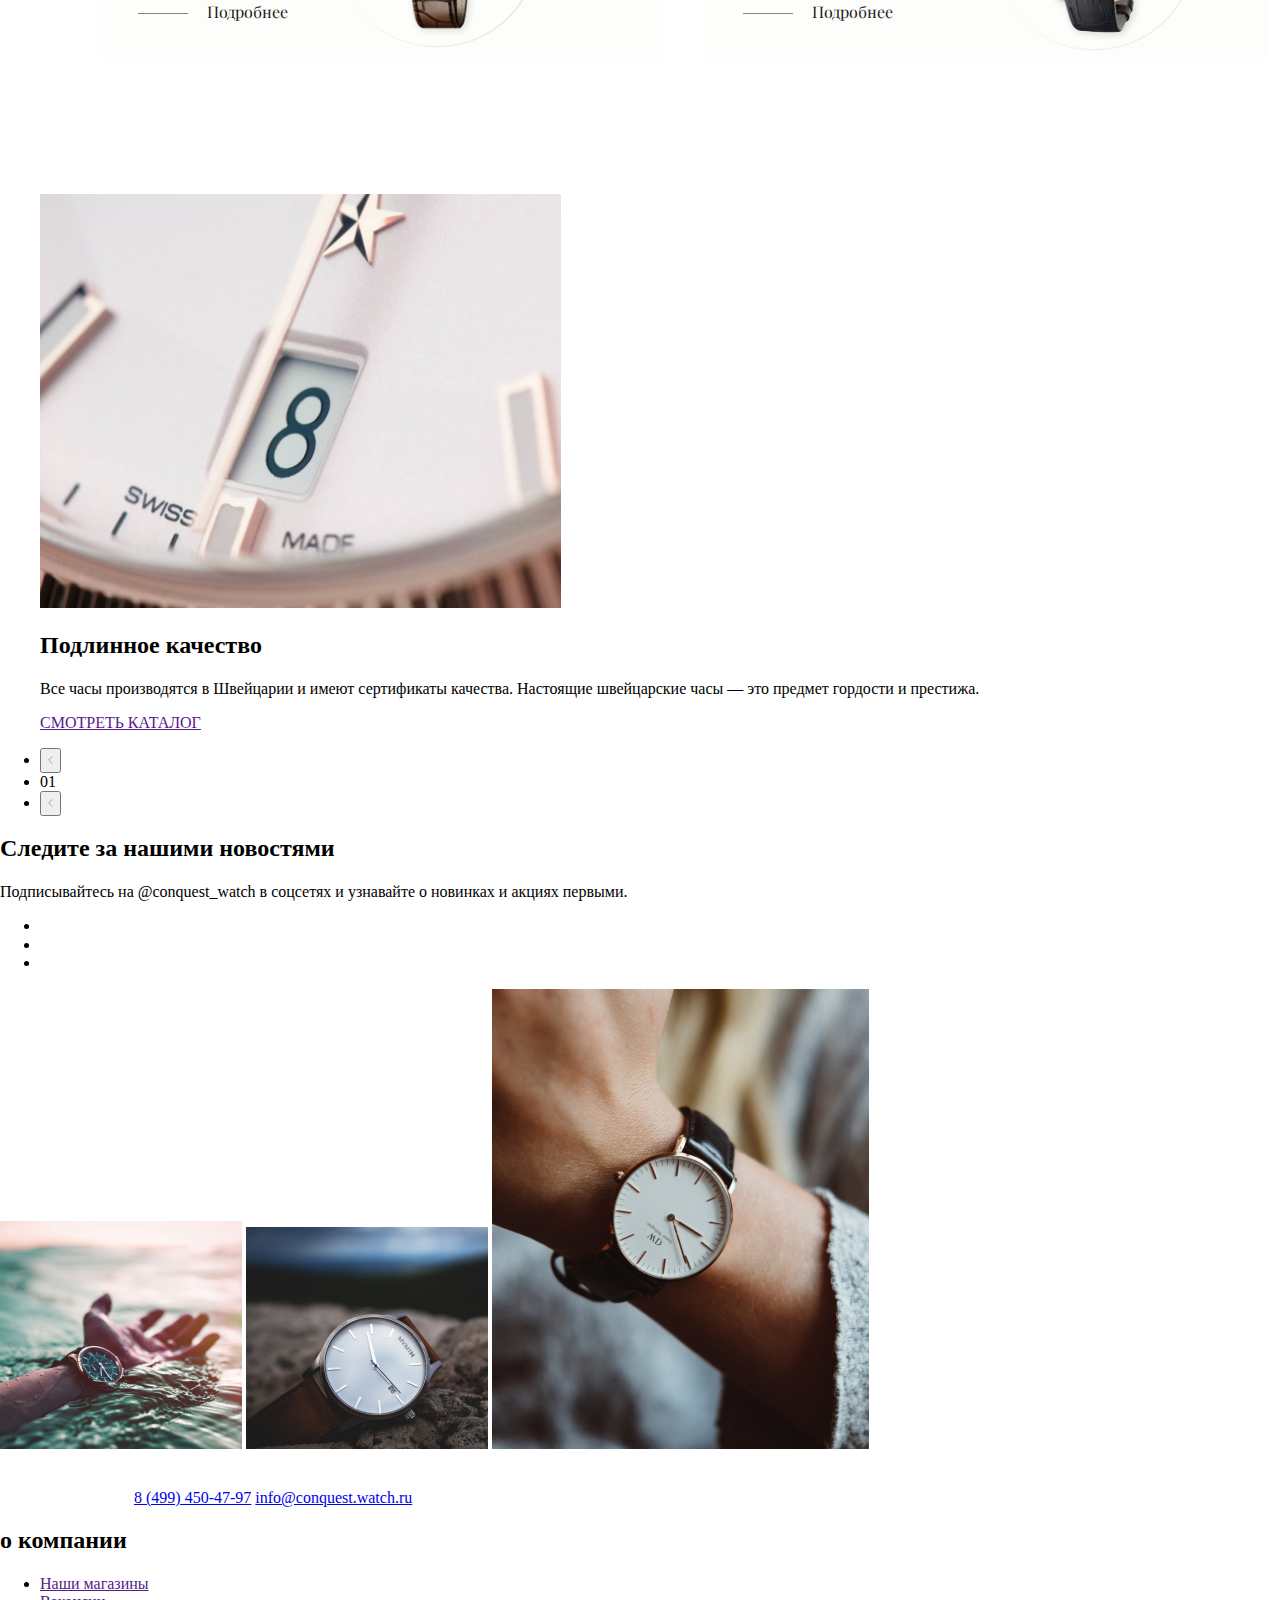
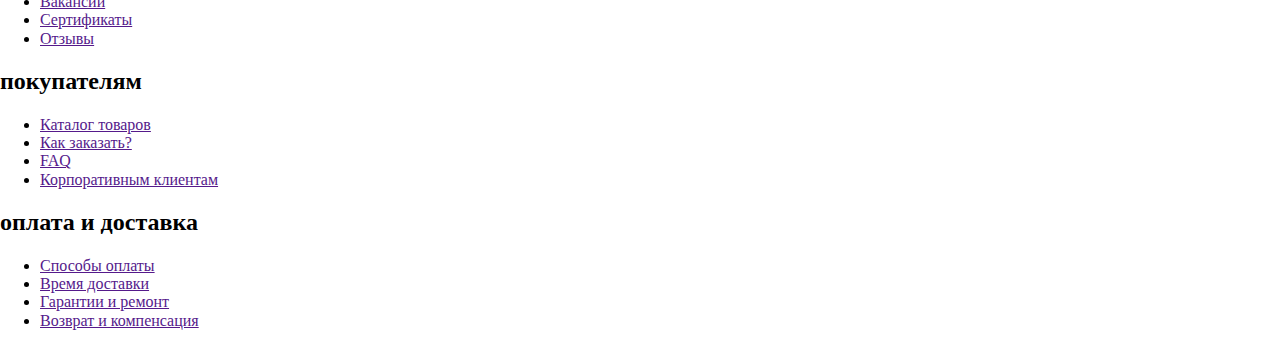
==== commit bdb7a654: "Стилизовал раздел популярных товаров" ====
--- a/index.html
+++ b/index.html
@@ -77,31 +77,31 @@
         </li>
       </ul>
     </section>
-    <section class="pop-models">
+    <section class="pop-models container">
       <h2 class="pop-models__heading">Популярные модели</h2>
       <a class="pop-models__link--all" href="">Смотреть все</a>
       <ul class="pop-models__list">
         <li class="pop-models__item">
           <h3 class="pop-models__title">RADO</h3>
-          <span class="pop-models__span">65 300 ₽</span>
+          <span class="pop-models__price">65 300 <img class="ruble" src="img/ruble.svg" alt="₽"></span>
           <img class="pop-models__img" width="313" height="313" src="img/watch1.png" alt="RADO">
           <a class="pop-models__link" href="">Подробнее</a>
         </li>
         <li class="pop-models__item">
           <h3 class="pop-models__title">RADO</h3>
-          <span class="pop-models__span">65 300 ₽</span>
+          <span class="pop-models__price">65 300 <img class="ruble" src="img/ruble.svg" alt="₽"></span>
           <img class="pop-models__img" width="470" height="478" src="img/watch2.png" alt="RADO">
           <a class="pop-models__link" href="">Подробнее</a>
         </li>
         <li class="pop-models__item">
           <h3 class="pop-models__title">BVLGARI</h3>
-          <span class="pop-models__span">81 700 ₽</span>
+          <span class="pop-models__price">81 700 <img class="ruble" src="img/ruble.svg" alt="₽"></span>
           <img class="pop-models__img" width="254" height="220" src="img/watch3.png" alt="BVLGARI">
           <a class="pop-models__link" href="">Подробнее</a>
         </li>
         <li class="pop-models__item">
           <h3 class="pop-models__title">BVLGARI</h3>
-          <span class="pop-models__span">72 700 ₽</span>
+          <span class="pop-models__price">72 700 <img class="ruble" src="img/ruble.svg" alt="₽"></span>
           <img class="pop-models__img" width="225" height="226" src="img/watch4.png" alt="BVLGARI">
           <a class="pop-models__link" href="">Подробнее</a>
         </li>
--- a/css/style.css
+++ b/css/style.css
@@ -102,7 +102,7 @@
   background-image: url('../img/promo-bg.png');
   background-size: contain;
   background-repeat: no-repeat;
-  
+
 }
 
 .promo__heading {
@@ -198,3 +198,160 @@
 .promo__link--tw {
   background-image: url('../img/twitter-icon.svg');
 }
+
+.pop-models {
+  padding: 80px 98px;
+}
+
+.pop-models__heading {
+  margin-top: 0;
+  margin-bottom: 46px;
+
+  font-family: 'Playfair Display', Arial, sans-serif;
+  font-size: 32px;
+  font-weight: 400;
+  text-align: center;
+  color: #1b1a17;
+}
+
+.pop-models__link--all {
+  position: absolute;
+  top: 115px;
+  right: 100px;
+
+  display: block;
+  width: 104px;
+  height: 26px;
+
+  font-family: 'Roboto', Arial, sans-serif;
+  font-size: 16px;
+  font-weight: 500;
+  text-decoration: none;
+  color: #444240;
+
+  border-bottom: 1px solid #c4c0b6;
+}
+
+.pop-models__list {
+  display: flex;
+  flex-wrap: wrap;
+  padding: 0;
+  margin: 0;
+
+  list-style: none;
+}
+
+.pop-models__item {
+  position: relative;
+
+  display: flex;
+  flex-direction: column;
+  width: 565px;
+  height: 220px;
+  padding-top: 40px;
+  padding-bottom: 36px;
+  padding-left: 40px;
+  margin-bottom: 40px;
+
+  background-color: #fdfdfb;
+}
+
+.pop-models__item:nth-child(odd) {
+  margin-right: 40px;
+}
+
+.pop-models__item:nth-child(1) {
+  width: 370px;
+  height: 467px;
+}
+
+.pop-models__item:nth-child(2) {
+  width: 760px;
+  height: 467px;
+}
+
+.pop-models__title {
+  font-family: 'Playfair Display', Arial, sans-serif;
+  font-size: 14px;
+  font-weight: 700;
+  letter-spacing: 0.42px;
+  line-height: 22px;
+  text-transform: uppercase;
+  color: rgba(27, 26, 23, 0.82);
+}
+
+.pop-models__item:nth-child(2) .pop-models__title {
+  font-size: 18px;
+  letter-spacing: 0.54px;
+}
+
+.pop-models__price {
+  font-family: 'Prata', 'Times New Roman', serif;
+  font-size: 12px;
+  font-weight: 400;
+  color: rgba(27, 26, 23, 0.82);
+}
+
+.pop-models__item:nth-child(2) .pop-models__price {
+  font-size: 16px;
+}
+
+.pop-models__item .ruble {
+  width: 8px;
+  height: 10px;
+}
+
+.pop-models__item:nth-child(2) .ruble {
+  width: 10px;
+  height: 13px;
+}
+
+.pop-models__link {
+  position: relative;
+
+  display: block;
+  width: 150px;
+  margin-top: auto;
+
+  font-family: 'Playfair Display', Arial, sans-serif;
+  font-size: 16px;
+  font-weight: 400;
+  text-decoration: none;
+  text-align: right;
+  color: #1b1a17;
+}
+
+.pop-models__img {
+  position: absolute;
+  top: 0;
+}
+
+.pop-models__item:nth-child(1) .pop-models__img {
+  top: 76px;
+  right: 28px;
+}
+
+.pop-models__item:nth-child(2) .pop-models__img {
+  top: 6px;
+  right: 60px;
+}
+
+.pop-models__item:nth-child(3) .pop-models__img {
+  right: 102px;
+}
+
+.pop-models__item:nth-child(4) .pop-models__img {
+  right: 60px;
+}
+
+.pop-models__link::before {
+  position: absolute;
+  top: 50%;
+  left: 0px;
+
+  width: 50px;
+  height: 1px;
+  content: "";
+
+  background-color: #8b8371;
+}
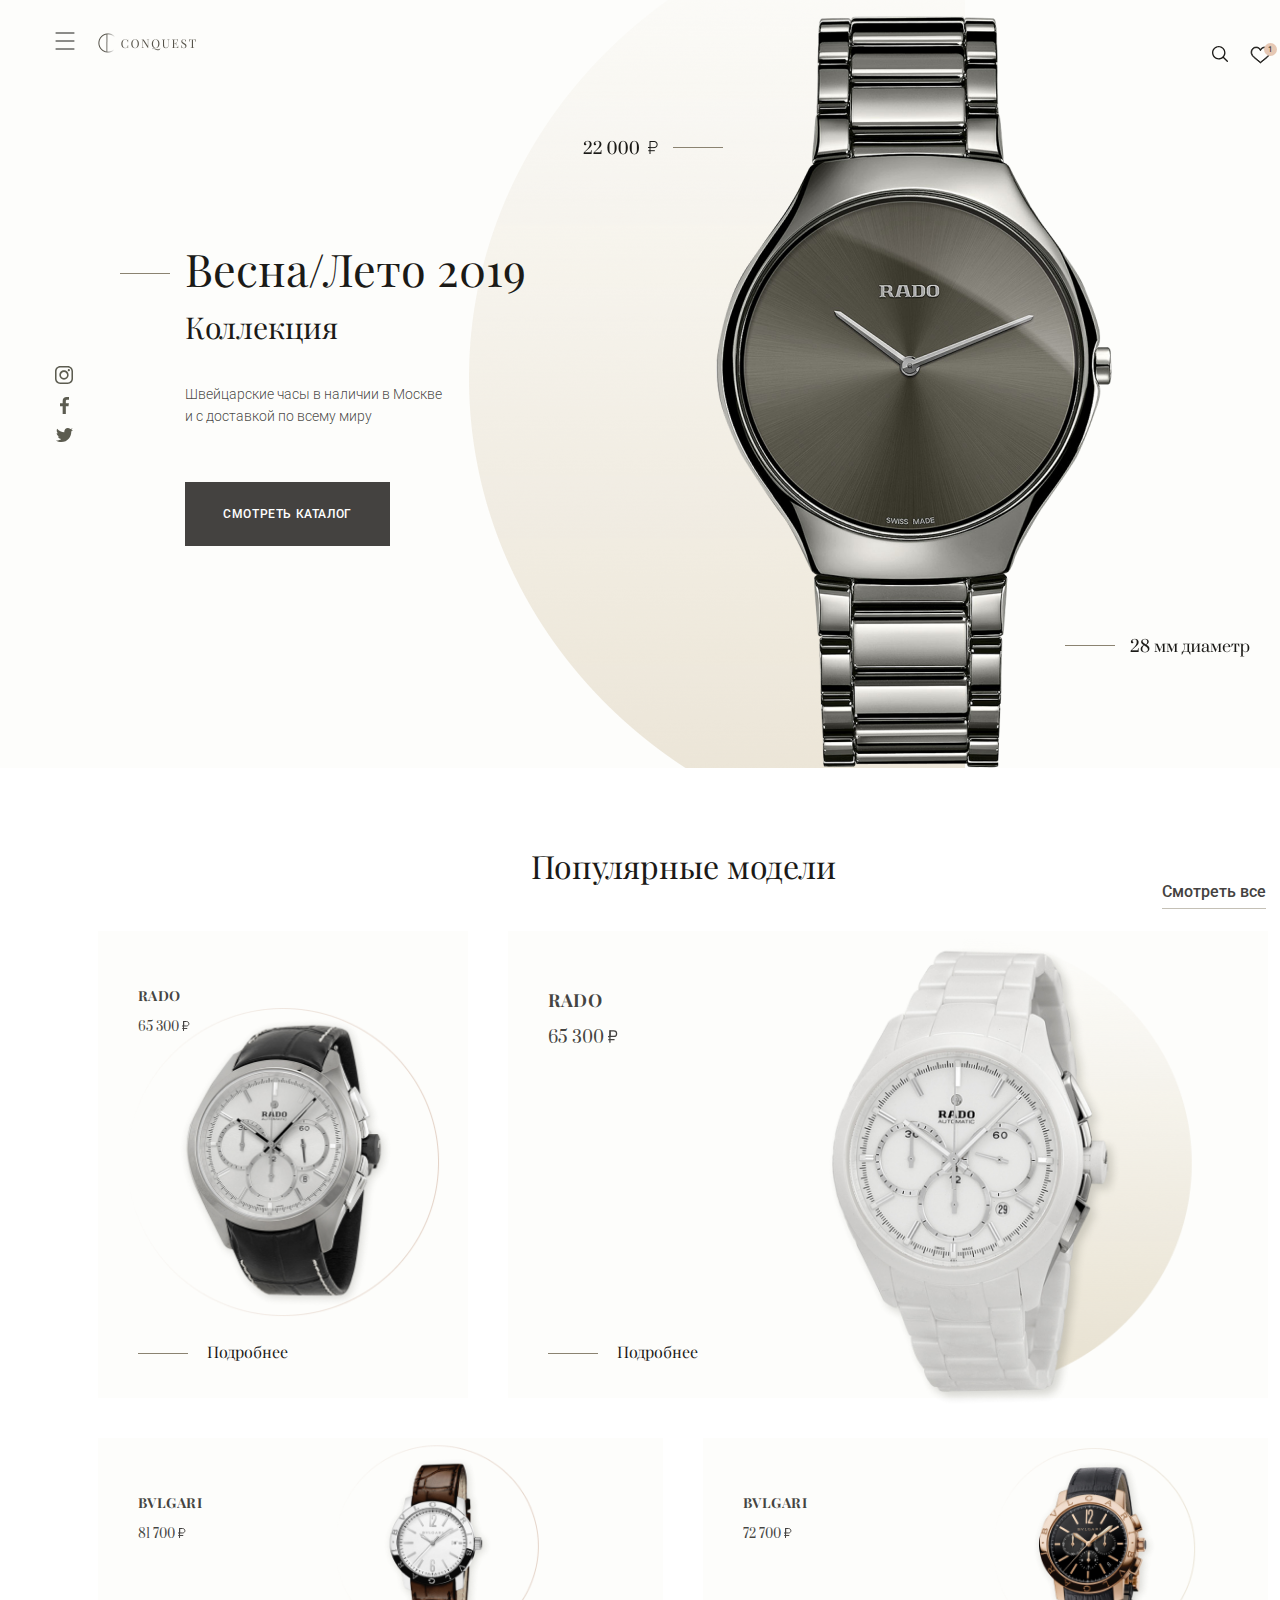
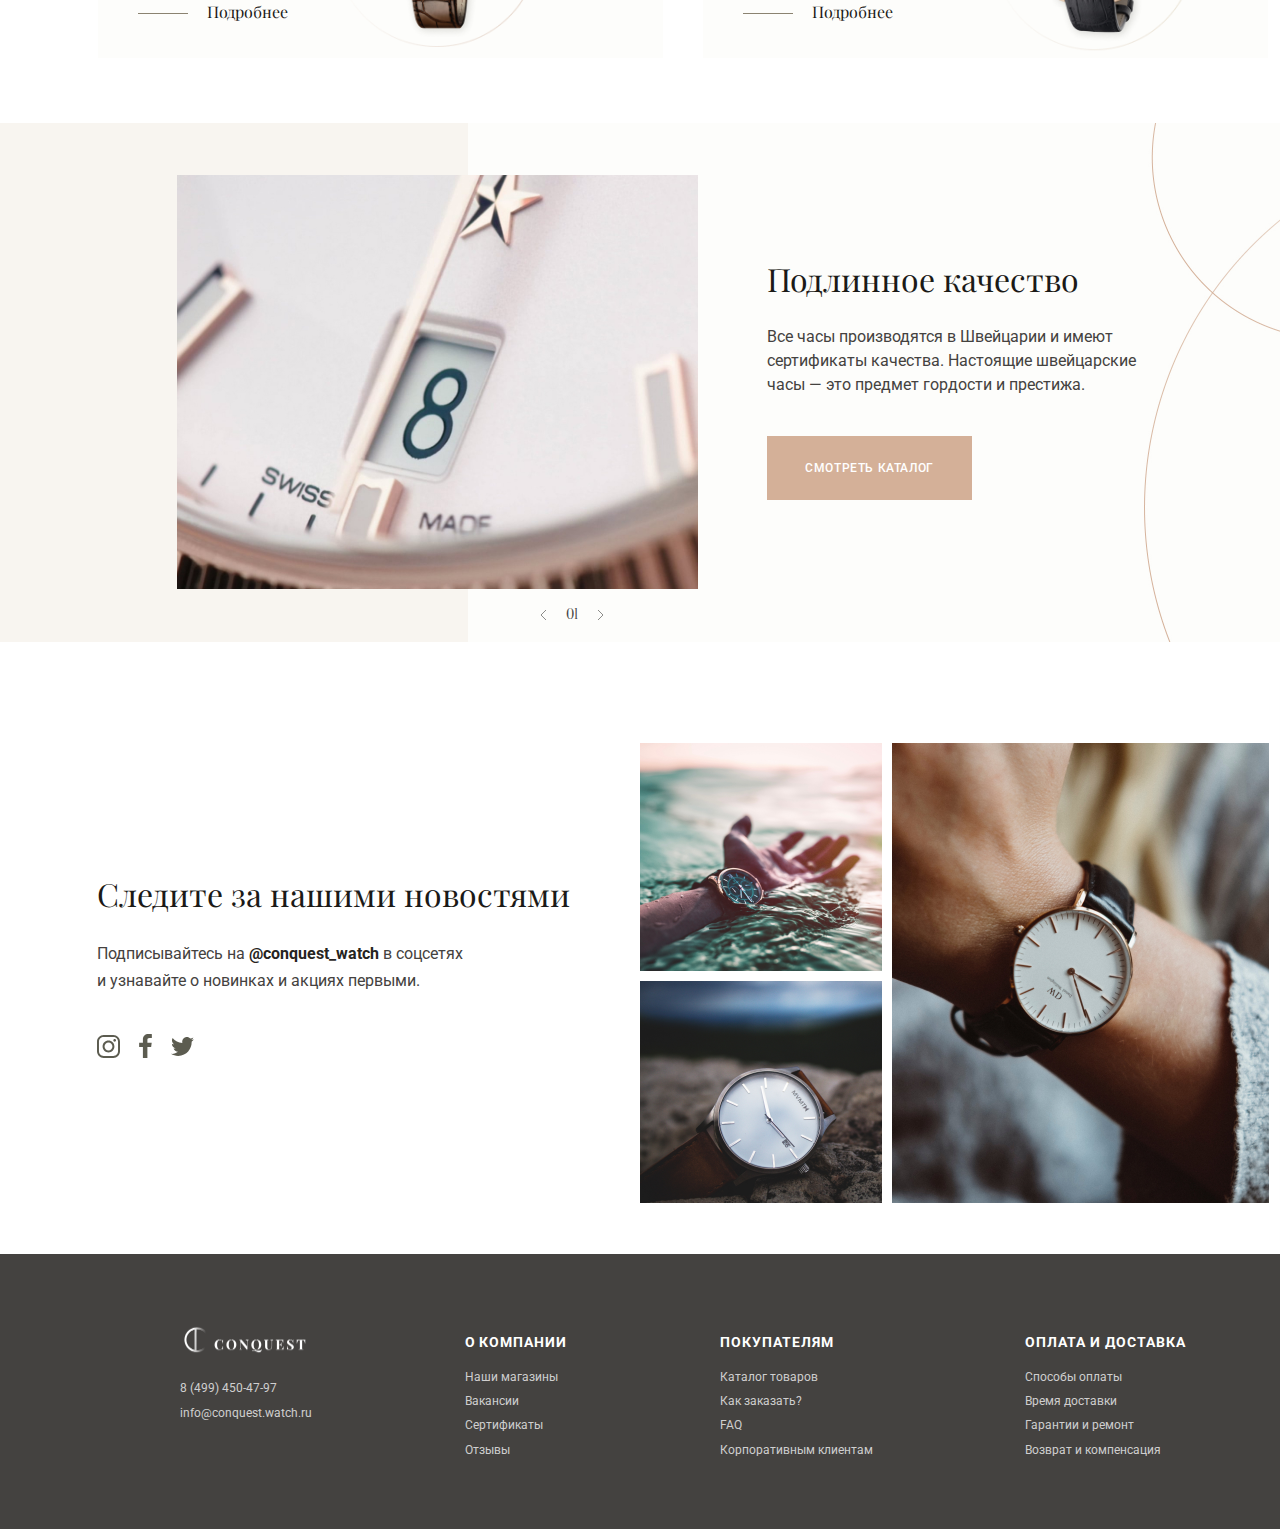
==== commit b3855f92: "Стилизовал footer" ====
--- a/index.html
+++ b/index.html
@@ -108,50 +108,54 @@
       </ul>
     </section>
     <section class="slider">
-      <figure class="slider__figure">
-        <img class="slider__img" src="img/slide1.jpg" width="521" height="414" alt="Swiss made">
-        <figcaption class="slider__figcaption">
-          <h2 class="slider__heading">Подлинное качество</h2>
-          <p class="slider__text">
-            Все часы производятся в Швейцарии и имеют сертификаты качества. Настоящие швейцарские часы — это предмет
-            гордости и престижа.
-          </p>
-          <a class="slider__link" href="">СМОТРЕТЬ КАТАЛОГ</a>
-        </figcaption>
-      </figure>
-      <ul class="slider__pagination">
-        <li class="slider__pag-item">
-          <button class="slider__pag-btn" type="button">
-            <img class="slider__pag-img" src="img/arrow.svg" width="5" height="10" alt="Предыдущий">
-          </button>
-        </li>
-        <li class="slider__pag-item">
-          <span class="slider__pag-number">01</span>
-        </li>
-        <li class="slider__pag-item">
-          <button class="slider__pag-btn slider__pag-btn--right" type="button">
-            <img class="slider__pag-img" src="img/arrow.svg" width="5" height="10" alt="Следующий">
-          </button>
-        </li>
-      </ul>
-    </section>
-    <section class="follow-us">
-      <h2 class="follow-us__heading">Следите за нашими новостями</h2>
-      <p class="follow-us__text">
-        Подписывайтесь на @conquest_watch в соцсетях
-        и узнавайте о новинках и акциях первыми.
-      </p>
-      <ul class="follow-us__list">
-        <li class="follow-us__item">
-          <a href="" class="follow-us__link--inst"><span class="visually-hidden">Instagram</span></a>
-        </li>
-        <li class="follow-us__item">
-          <a href="" class="follow-us__link--fb"><span class="visually-hidden">Facebook</span></a>
-        </li>
-        <li class="follow-us__item">
-          <a href="" class="follow-us__link--tw"><span class="visually-hidden">Twitter</span></a>
-        </li>
-      </ul>
+      <div class="slider__wrapper container">
+        <figure class="slider__figure">
+          <img class="slider__img" src="img/slide1.jpg" width="521" height="414" alt="Swiss made">
+          <figcaption class="slider__figcaption">
+            <h2 class="slider__heading">Подлинное качество</h2>
+            <p class="slider__text">
+              Все часы производятся в Швейцарии и имеют сертификаты качества. Настоящие швейцарские часы — это предмет
+              гордости и престижа.
+            </p>
+            <a class="slider__link" href="">СМОТРЕТЬ КАТАЛОГ</a>
+          </figcaption>
+        </figure>
+        <ul class="slider__pagination">
+          <li class="slider__pag-item">
+            <button class="slider__pag-btn" type="button">
+              <img class="slider__pag-img" src="img/arrow.svg" width="7" height="12" alt="Предыдущий">
+            </button>
+          </li>
+          <li class="slider__pag-item">
+            01
+          </li>
+          <li class="slider__pag-item">
+            <button class="slider__pag-btn slider__pag-btn" type="button">
+              <img class="slider__pag-img--right" src="img/arrow.svg" width="7" height="12" alt="Следующий">
+            </button>
+          </li>
+        </ul>
+      </div>
+    </section>
+    <section class="follow-us container">
+      <div class="follow-us__wrapper">
+        <h2 class="follow-us__heading">Следите за нашими новостями</h2>
+        <p class="follow-us__text">
+          Подписывайтесь на <b>@conquest_watch</b> в соцсетях
+          и узнавайте о новинках и акциях первыми.
+        </p>
+        <ul class="follow-us__list">
+          <li class="follow-us__item">
+            <a href="" class="follow-us__link follow-us__link--inst"><span class="visually-hidden">Instagram</span></a>
+          </li>
+          <li class="follow-us__item">
+            <a href="" class="follow-us__link follow-us__link--fb"><span class="visually-hidden">Facebook</span></a>
+          </li>
+          <li class="follow-us__item">
+            <a href="" class="follow-us__link follow-us__link--tw"><span class="visually-hidden">Twitter</span></a>
+          </li>
+        </ul>
+      </div>
       <p class="follow-us__pictures">
         <img class="follow-us__img" src="img/follow-img1.jpg" width="242" height="228" alt="Часы">
         <img class="follow-us__img" src="img/follow-img2.jpg" width="242" height="222" alt="Часы">
@@ -160,62 +164,64 @@
     </section>
   </main>
   <footer class="footer">
-    <p class="footer__contacts">
-      <img class="footer__logo" src="img/logo-white.png" alt="CONQUEST" width="130" height="34">
-      <a class="footer__tel" href="tel:+74994504797">8 (499) 450-47-97</a>
-      <a class="footer__email" href="mailto:info@conquest.watch.ru">info@conquest.watch.ru</a>
-    </p>
-    <nav class="footer__nav--company">
-      <h2 class="footer__nav-title">о компании</h2>
-      <ul class="footer__nav-list">
-        <li class="footer__nav-item">
-          <a href="" class="footer__nav-link">Наши магазины</a>
-        </li>
-        <li class="footer__nav-item">
-          <a href="" class="footer__nav-link">Вакансии</a>
-        </li>
-        <li class="footer__nav-item">
-          <a href="" class="footer__nav-link">Сертификаты</a>
-        </li>
-        <li class="footer__nav-item">
-          <a href="" class="footer__nav-link">Отзывы</a>
-        </li>
-      </ul>
-    </nav>
-    <nav class="footer__nav--clients">
-      <h2 class="footer__nav-title">покупателям</h2>
-      <ul class="footer__nav-list">
-        <li class="footer__nav-item">
-          <a href="" class="footer__nav-link">Каталог товаров</a>
-        </li>
-        <li class="footer__nav-item">
-          <a href="" class="footer__nav-link">Как заказать?</a>
-        </li>
-        <li class="footer__nav-item">
-          <a href="" class="footer__nav-link">FAQ</a>
-        </li>
-        <li class="footer__nav-item">
-          <a href="" class="footer__nav-link">Корпоративным клиентам</a>
-        </li>
-      </ul>
-    </nav>
-    <nav class="footer__nav--service">
-      <h2 class="footer__nav-title">оплата и доставка</h2>
-      <ul class="footer__nav-list">
-        <li class="footer__nav-item">
-          <a href="" class="footer__nav-link">Способы оплаты</a>
-        </li>
-        <li class="footer__nav-item">
-          <a href="" class="footer__nav-link">Время доставки</a>
-        </li>
-        <li class="footer__nav-item">
-          <a href="" class="footer__nav-link">Гарантии и ремонт</a>
-        </li>
-        <li class="footer__nav-item">
-          <a href="" class="footer__nav-link">Возврат и компенсация</a>
-        </li>
-      </ul>
-    </nav>
+    <div class="footer__wrapper container">
+      <p class="footer__contacts">
+        <img class="footer__logo" src="img/logo-white.png" alt="CONQUEST" width="130" height="34">
+        <a class="footer__tel" href="tel:+74994504797">8 (499) 450-47-97</a>
+        <a class="footer__email" href="mailto:info@conquest.watch.ru">info@conquest.watch.ru</a>
+      </p>
+      <nav class="footer__nav">
+        <h2 class="footer__nav-title">о компании</h2>
+        <ul class="footer__nav-list">
+          <li class="footer__nav-item">
+            <a href="" class="footer__nav-link">Наши магазины</a>
+          </li>
+          <li class="footer__nav-item">
+            <a href="" class="footer__nav-link">Вакансии</a>
+          </li>
+          <li class="footer__nav-item">
+            <a href="" class="footer__nav-link">Сертификаты</a>
+          </li>
+          <li class="footer__nav-item">
+            <a href="" class="footer__nav-link">Отзывы</a>
+          </li>
+        </ul>
+      </nav>
+      <nav class="footer__nav">
+        <h2 class="footer__nav-title">покупателям</h2>
+        <ul class="footer__nav-list">
+          <li class="footer__nav-item">
+            <a href="" class="footer__nav-link">Каталог товаров</a>
+          </li>
+          <li class="footer__nav-item">
+            <a href="" class="footer__nav-link">Как заказать?</a>
+          </li>
+          <li class="footer__nav-item">
+            <a href="" class="footer__nav-link">FAQ</a>
+          </li>
+          <li class="footer__nav-item">
+            <a href="" class="footer__nav-link">Корпоративным клиентам</a>
+          </li>
+        </ul>
+      </nav>
+      <nav class="footer__nav">
+        <h2 class="footer__nav-title">оплата и доставка</h2>
+        <ul class="footer__nav-list">
+          <li class="footer__nav-item">
+            <a href="" class="footer__nav-link">Способы оплаты</a>
+          </li>
+          <li class="footer__nav-item">
+            <a href="" class="footer__nav-link">Время доставки</a>
+          </li>
+          <li class="footer__nav-item">
+            <a href="" class="footer__nav-link">Гарантии и ремонт</a>
+          </li>
+          <li class="footer__nav-item">
+            <a href="" class="footer__nav-link">Возврат и компенсация</a>
+          </li>
+        </ul>
+      </nav>
+    </div>
   </footer>
 
 </body>
--- a/css/style.css
+++ b/css/style.css
@@ -200,7 +200,10 @@
 }
 
 .pop-models {
-  padding: 80px 98px;
+  padding-top: 80px;
+  padding-right: 98px;
+  padding-bottom: 25px;
+  padding-left: 98px;
 }
 
 .pop-models__heading {
@@ -355,3 +358,241 @@
 
   background-color: #8b8371;
 }
+
+.slider {
+  width: 100%;
+  height: 519px;
+  margin-bottom: 80px;
+
+  background-color: #fdfdfb;
+}
+
+.slider__wrapper {
+  height: 100%;
+  padding-top: 52px;
+  padding-left: 177px;
+
+  background-image: url('../img/slider-bg.jpg');
+  background-repeat: no-repeat;
+  background-size: contain;
+}
+
+.slider__figure {
+  display: flex;
+  margin-top: 0;
+  margin-bottom: 20px;
+  margin-left: 0;
+}
+
+.slider__img {
+  margin-right: 69px;
+}
+
+.slider__figcaption {
+  padding-top: 60px;
+}
+
+.slider__heading {
+  font-family: 'Playfair Display', Arial, sans-serif;
+  font-size: 32px;
+  font-weight: 400;
+  color: #1b1a17;
+}
+
+.slider__text {
+  max-width: 376px;
+  margin-bottom: 39px;
+
+  font-family: 'Roboto', Arial, sans-serif;
+  font-size: 16px;
+  font-weight: 400;
+  line-height: 24px;
+  color: #444240;
+}
+
+.slider__link {
+  display: block;
+  width: 205px;
+  height: 64px;
+
+  font-family: 'Roboto', Arial, sans-serif;
+  font-size: 12px;
+  font-weight: 500;
+  line-height: 64px;
+  letter-spacing: 0.6px;
+  text-decoration: none;
+  text-align: center;
+  color: #fff;
+
+  background-color: #d4b098;
+}
+
+.slider__pagination {
+  display: flex;
+  padding: 0;
+  margin: 0;
+  margin-left: 363px;
+
+  list-style: none;
+}
+
+.slider__pag-item {
+  margin-right: 19px;
+
+  font-family: 'Prata', 'Times New Roman', serif;
+  font-size: 12px;
+  font-weight: 400;
+  color: rgba(27, 26, 23, 0.82);
+}
+
+.slider__pag-btn {
+  padding: 0;
+  margin: 0;
+
+  background-color: transparent;
+  border: none;
+  cursor: pointer;
+}
+
+.slider__pag-img--right {
+  transform: rotate(180deg);
+}
+
+.follow-us {
+  display: flex;
+  padding-left: 97px;
+}
+
+.follow-us__wrapper {
+  padding-top: 128px;
+  margin-right: 65px;
+}
+
+.follow-us__heading {
+  font-family: 'Playfair Display', Arial, sans-serif;
+  font-size: 32px;
+  font-weight: 400;
+  color: #1b1a17;
+}
+
+.follow-us__text {
+  max-width: 376px;
+  margin-bottom: 40px;
+
+  font-family: 'Roboto', Arial, sans-serif;
+  font-size: 16px;
+  font-weight: 400;
+  line-height: 27.19px;
+  color: #444240;
+}
+
+.follow-us__text b {
+  color: #262421;
+}
+
+.follow-us__list {
+  display: flex;
+  padding: 0;
+
+  list-style: none;
+}
+
+.follow-us__item {
+  margin-right: 14px;
+  margin-left: 0;
+}
+
+.follow-us__link {
+  display: block;
+  width: 23px;
+  height: 24px;
+
+  background-repeat: no-repeat;
+  background-size: contain;
+  background-position: center;
+}
+
+.follow-us__link--inst {
+  background-image: url('../img/instagram-icon.svg');
+}
+
+.follow-us__link--fb {
+  background-image: url('../img/facebook-icon.svg');
+}
+
+.follow-us__link--tw {
+  background-image: url('../img/twitter-icon.svg');
+}
+
+.follow-us__pictures {
+  display: flex;
+  flex-direction: column;
+  flex-wrap: wrap;
+  height: 500px;
+}
+
+.follow-us__img {
+  margin: 5px;
+}
+
+.footer {
+  min-height: 275px;
+  background-color: #444240;
+}
+
+.footer__wrapper {
+  display: flex;
+  justify-content: space-between;
+  padding-top: 69px;
+  padding-right: 180px;
+  padding-left: 180px;
+}
+
+.footer__contacts {
+  display: flex;
+  flex-direction: column;
+  margin: 0;
+
+  font-family: 'Roboto', Arial, sans-serif;
+  font-size: 12px;
+  font-weight: 400;
+  color: rgba(255, 255, 255, 0.75);
+}
+
+.footer__logo {
+  margin-bottom: 25px;
+}
+
+.footer__contacts a {
+  margin-bottom: 11px;
+
+  text-decoration: none;
+  color: inherit;
+}
+
+.footer__nav-title {
+  font-family: 'Roboto', Arial, sans-serif;
+  font-size: 14px;
+  font-weight: 700;
+  letter-spacing: 0.98px;
+  text-transform: uppercase;
+  color: #fff;
+}
+
+.footer__nav-list {
+  padding: 0;
+
+  list-style: none;
+}
+
+.footer__nav-item {
+  margin-bottom: 6px;
+}
+
+.footer__nav-link {
+  font-family: 'Roboto', Arial, sans-serif;
+  font-size: 12px;
+  font-weight: 400;
+  text-decoration: none;
+  color: rgba(255, 255, 255, 0.75);
+}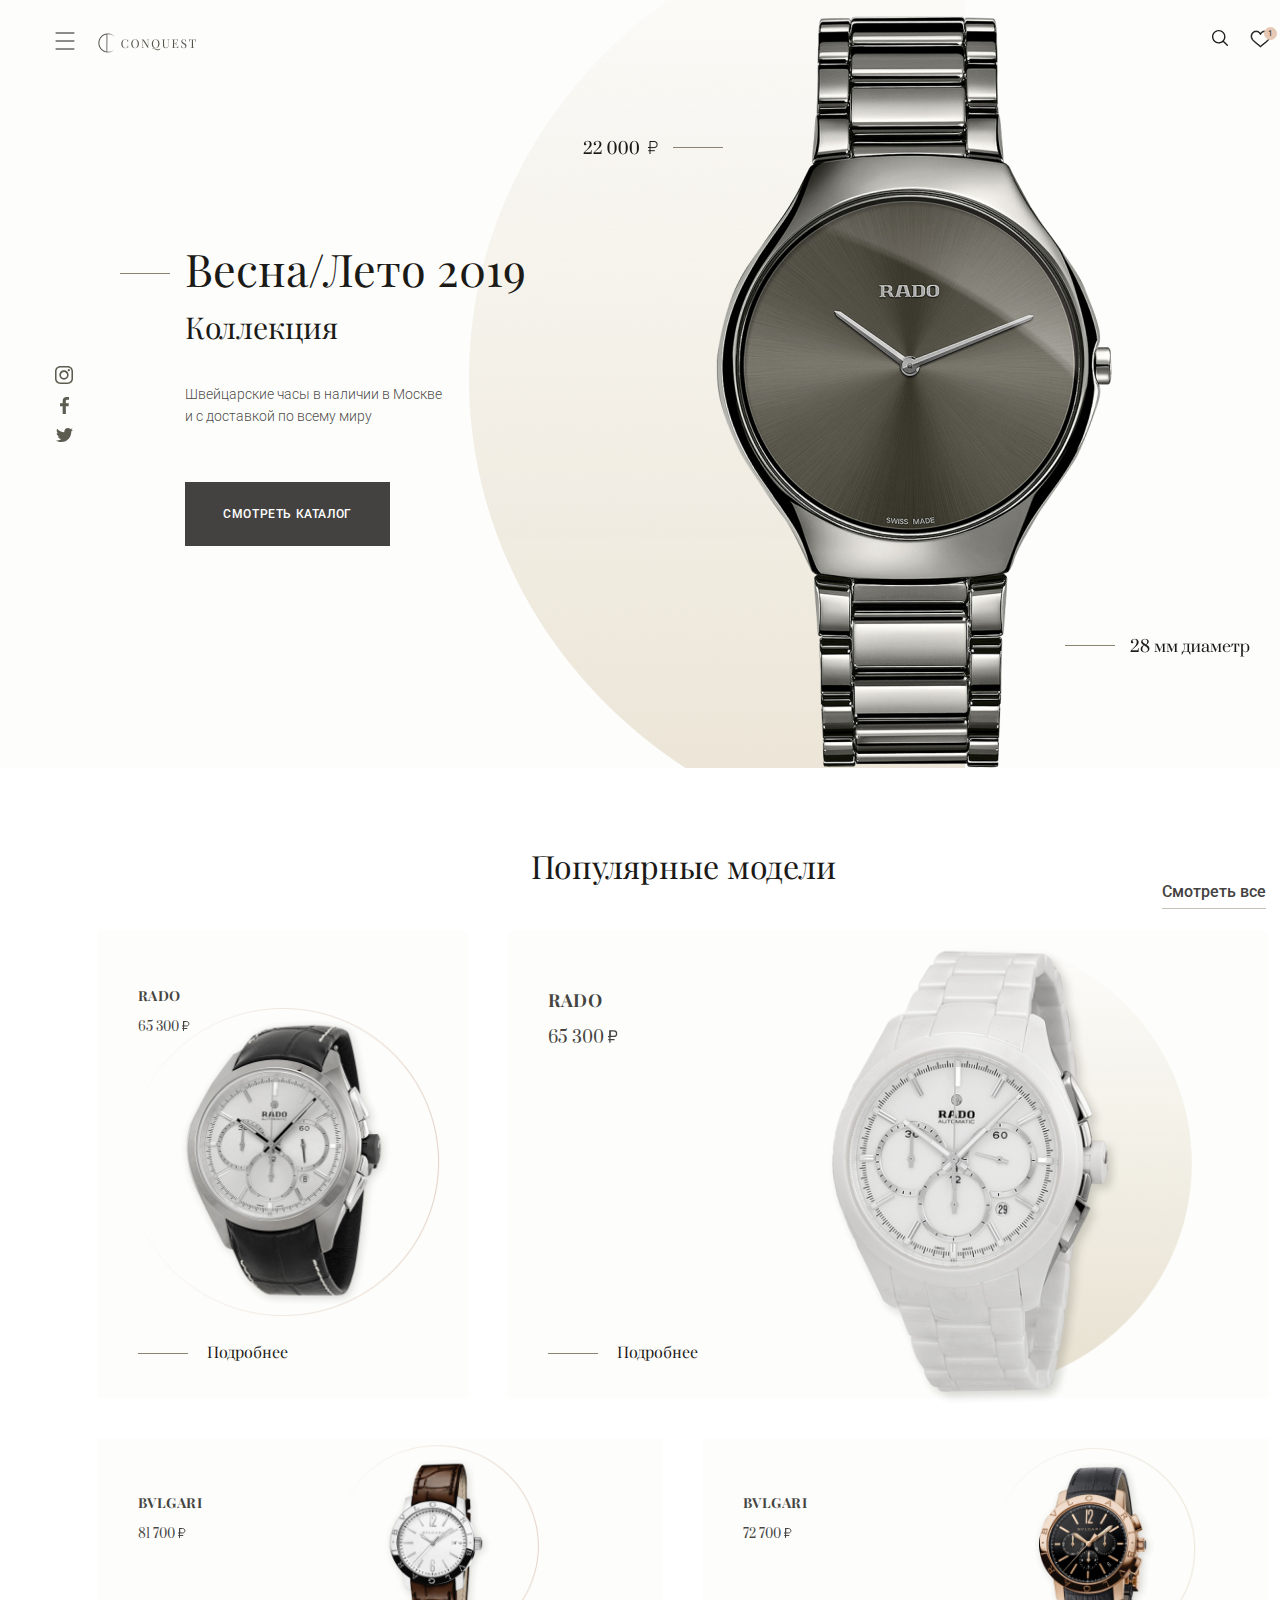
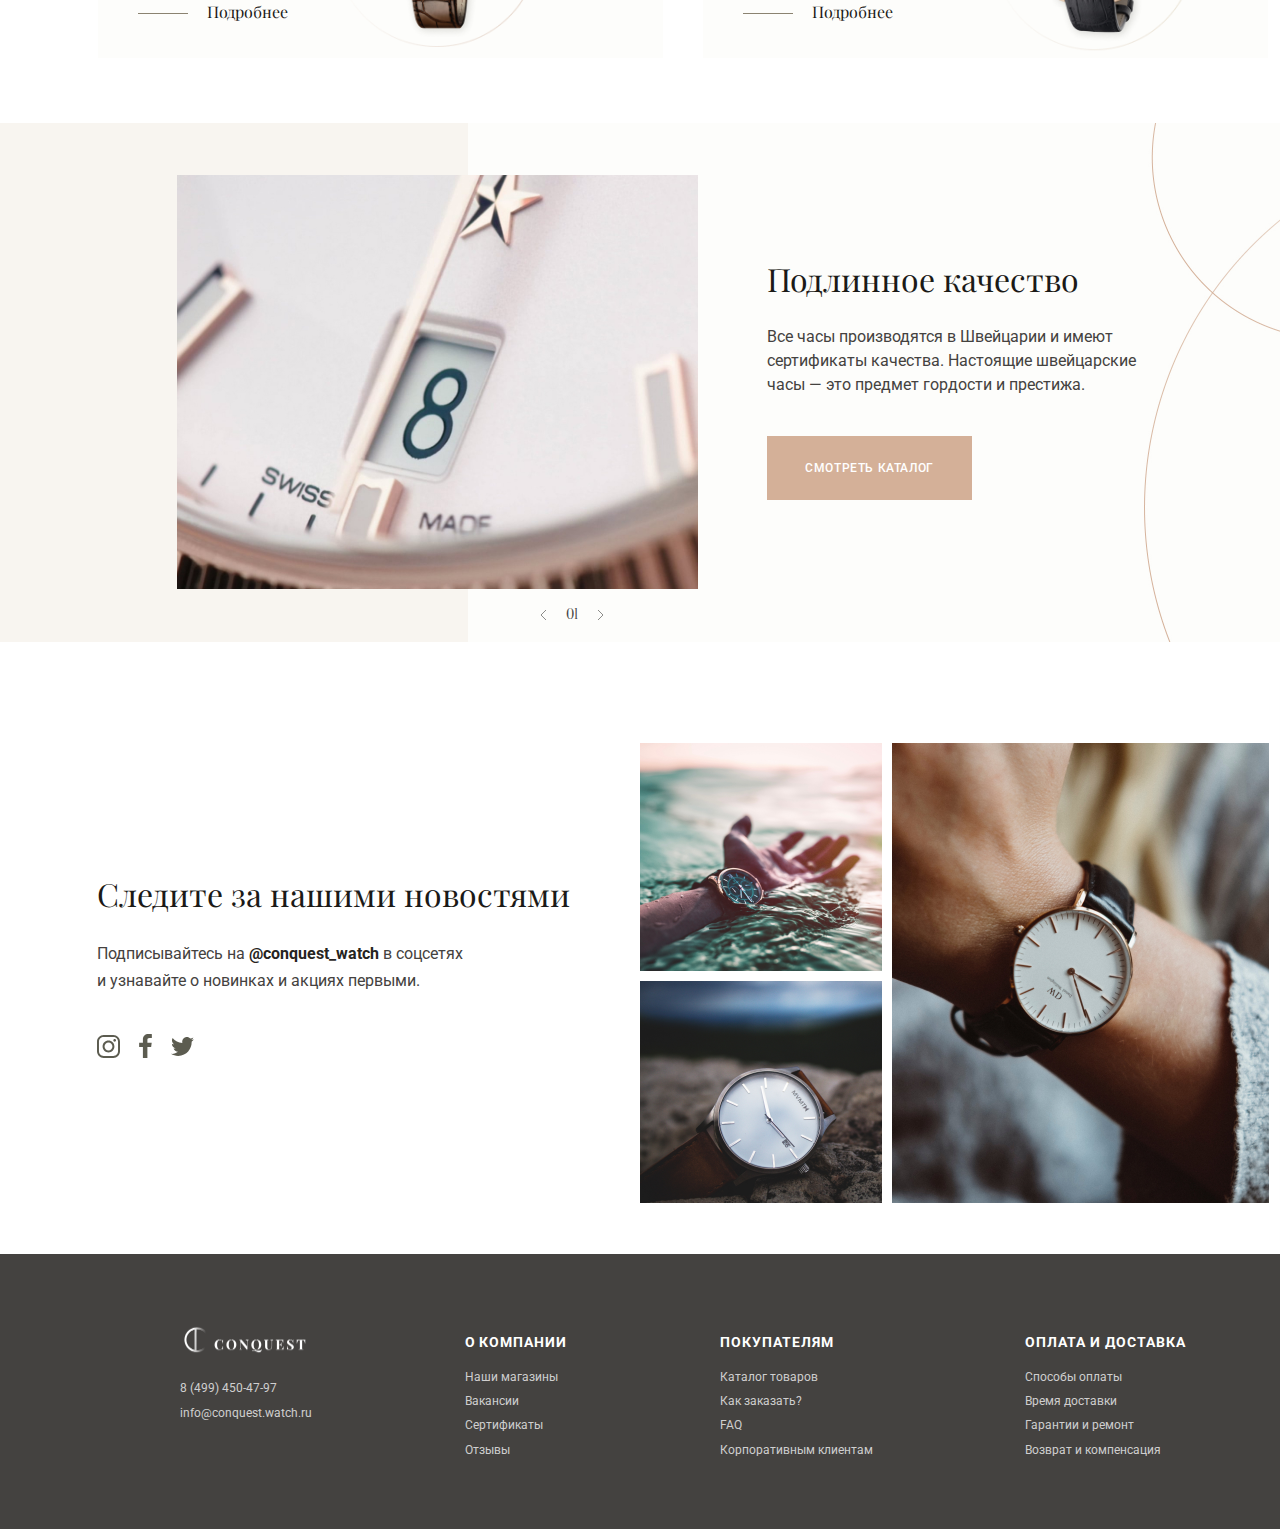
==== commit d0bfe752: "Стилизовал шапку и пагинацию в каталоге" ====
--- a/index.html
+++ b/index.html
@@ -64,7 +64,7 @@
         Швейцарские часы в наличии в Москве
         и с доставкой по всему миру
       </p>
-      <a class="promo__button" href="">Смотреть каталог</a>
+      <a class="promo__button" href="catalog.html">Смотреть каталог</a>
       <ul class="promo__list">
         <li class="promo__item">
           <a href="" class="promo__link promo__link--inst"><span class="visually-hidden">Instagram</span></a>
@@ -117,7 +117,7 @@
               Все часы производятся в Швейцарии и имеют сертификаты качества. Настоящие швейцарские часы — это предмет
               гордости и престижа.
             </p>
-            <a class="slider__link" href="">СМОТРЕТЬ КАТАЛОГ</a>
+            <a class="slider__link" href="catalog.html">СМОТРЕТЬ КАТАЛОГ</a>
           </figcaption>
         </figure>
         <ul class="slider__pagination">
@@ -191,7 +191,7 @@
         <h2 class="footer__nav-title">покупателям</h2>
         <ul class="footer__nav-list">
           <li class="footer__nav-item">
-            <a href="" class="footer__nav-link">Каталог товаров</a>
+            <a href="catalog.html" class="footer__nav-link">Каталог товаров</a>
           </li>
           <li class="footer__nav-item">
             <a href="" class="footer__nav-link">Как заказать?</a>
--- a/css/style.css
+++ b/css/style.css
@@ -33,6 +33,7 @@
   z-index: 2;
 
   display: flex;
+  justify-content: space-between;
   width: 100%;
   padding: 0 55px;
 }
@@ -57,7 +58,7 @@
 .main-header__list--user {
   display: flex;
   padding: 0;
-  margin-left: auto;
+  margin: 0;
 
   list-style: none;
 }
@@ -90,6 +91,215 @@
 
   background-color: #e6c8b4;
   border-radius: 50%;
+}
+
+.catalog-header {
+  display: flex;
+  justify-content: space-between;
+  padding-top: 30px;
+  margin-bottom: 48px;
+}
+
+.catalog-header__list {
+  display: flex;
+  padding: 0;
+  margin: 0;
+
+  list-style: none;
+}
+
+.catalog-header__item {
+  padding: 0;
+  margin-right: 65px;
+}
+
+.catalog-header__link {
+  font-family: 'Roboto', Arial, sans-serif;
+  font-size: 14px;
+  font-weight: 400;
+  text-decoration: none;
+  color: #555248;
+}
+
+.catalog-header__item [aria-current="page"],
+.catalog-header__link:hover {
+  color: #a69876;
+}
+
+.catalog__pagination {
+  display: flex;
+  padding: 0;
+  margin: 0;
+
+  list-style: url('../img/catalog/pag-list-style.svg');
+}
+
+.catalog__pag-item {
+  padding-left: 8px;
+  margin-right: 30px;
+}
+
+.catalog__pag-item:first-child {
+  padding-left: 0;
+  list-style: none;
+}
+
+.catalog__pag-link {
+  font-family: 'Roboto', Arial, sans-serif;
+  font-size: 14px;
+  font-weight: 500;
+  text-decoration: none;
+  color: #b3b3b3;
+}
+
+.catalog__pag-item [aria-current="page"],
+.catalog__pag-link:hover {
+  color: #555248;
+}
+
+.watch {
+  padding-top: 10px;
+}
+
+.watch__heading {
+  font-family: 'Playfair Display', Arial, sans-serif;
+  font-size: 32px;
+  font-weight: 400;
+  color: #1b1a17;
+}
+
+.filter__form {
+  display: flex;
+  flex-direction: column;
+  max-width: 230px;
+}
+
+.filter__fieldset {
+  position: relative;
+
+  padding: 0;
+  margin-bottom: 30px;
+
+  border: none;
+}
+
+.filter__fieldset--range {
+  display: flex;
+}
+
+.filter__fieldset--checkbox {
+  display: flex;
+  flex-direction: column;
+  margin-bottom: 10px;
+}
+
+.filter__legend {
+  position: relative;
+  width: 100%;
+  margin-bottom: 20px;
+
+  font-family: 'Roboto', Arial, sans-serif;
+  font-size: 14px;
+  font-weight: 500;
+  color: #444240;
+}
+
+.filter__legend::after {
+  position: absolute;
+  top: 5px;
+  right: 0;
+
+  width: 10px;
+  height: 1px;
+  content: "";
+
+  background-color: #1b1a17;
+}
+
+.filter__fieldset--checkbox .filter__label {
+  font-family: 'Roboto', Arial, sans-serif;
+  font-size: 12px;
+  font-weight: 400;
+  color: #6f6e6d;
+}
+
+.filter__range-btn {
+  position: relative;
+
+  display: flex;
+  flex-direction: column;
+  align-items: center;
+
+  background-color: transparent;
+  border: none;
+}
+
+.filter__range-btn--left {
+  margin-right: 55px;
+}
+
+.filter__range-btn--left::before {
+  position: absolute;
+  top: 5px;
+  left: 0;
+  z-index: -1;
+
+  width: 230px;
+  height: 1px;
+  content: "";
+
+  background-color: #d4d4d4;
+}
+
+.filter__range-btn--left::after {
+  position: absolute;
+  top: 5px;
+  left: 30px;
+  z-index: -1;
+
+  width: 120px;
+  height: 1px;
+  content: "";
+
+  background-color: #1b1a17;
+}
+
+.filter__range-price {
+  font-family: 'Roboto', Arial, sans-serif;
+  font-size: 12px;
+  font-weight: 400;
+  color: rgba(27, 26, 23, 0.82);
+}
+
+.filter__range-price .ruble {
+  width: 6px;
+  height: 8px;
+}
+
+.filter__label {
+  display: flex;
+  width: 100%;
+  margin-bottom: 20px;
+
+  font-family: 'Roboto', Arial, sans-serif;
+  font-size: 14px;
+  font-weight: 500;
+  color: #444240;
+
+  cursor: pointer;
+}
+
+.filter__btn--more {
+  padding: 0;
+  margin-left: auto;
+
+  background-color: transparent;
+  border: none;
+  cursor: pointer;
+}
+
+.filter__btn--reset {
+  
 }
 
 .promo {
@@ -595,4 +805,4 @@
   font-weight: 400;
   text-decoration: none;
   color: rgba(255, 255, 255, 0.75);
-}+}
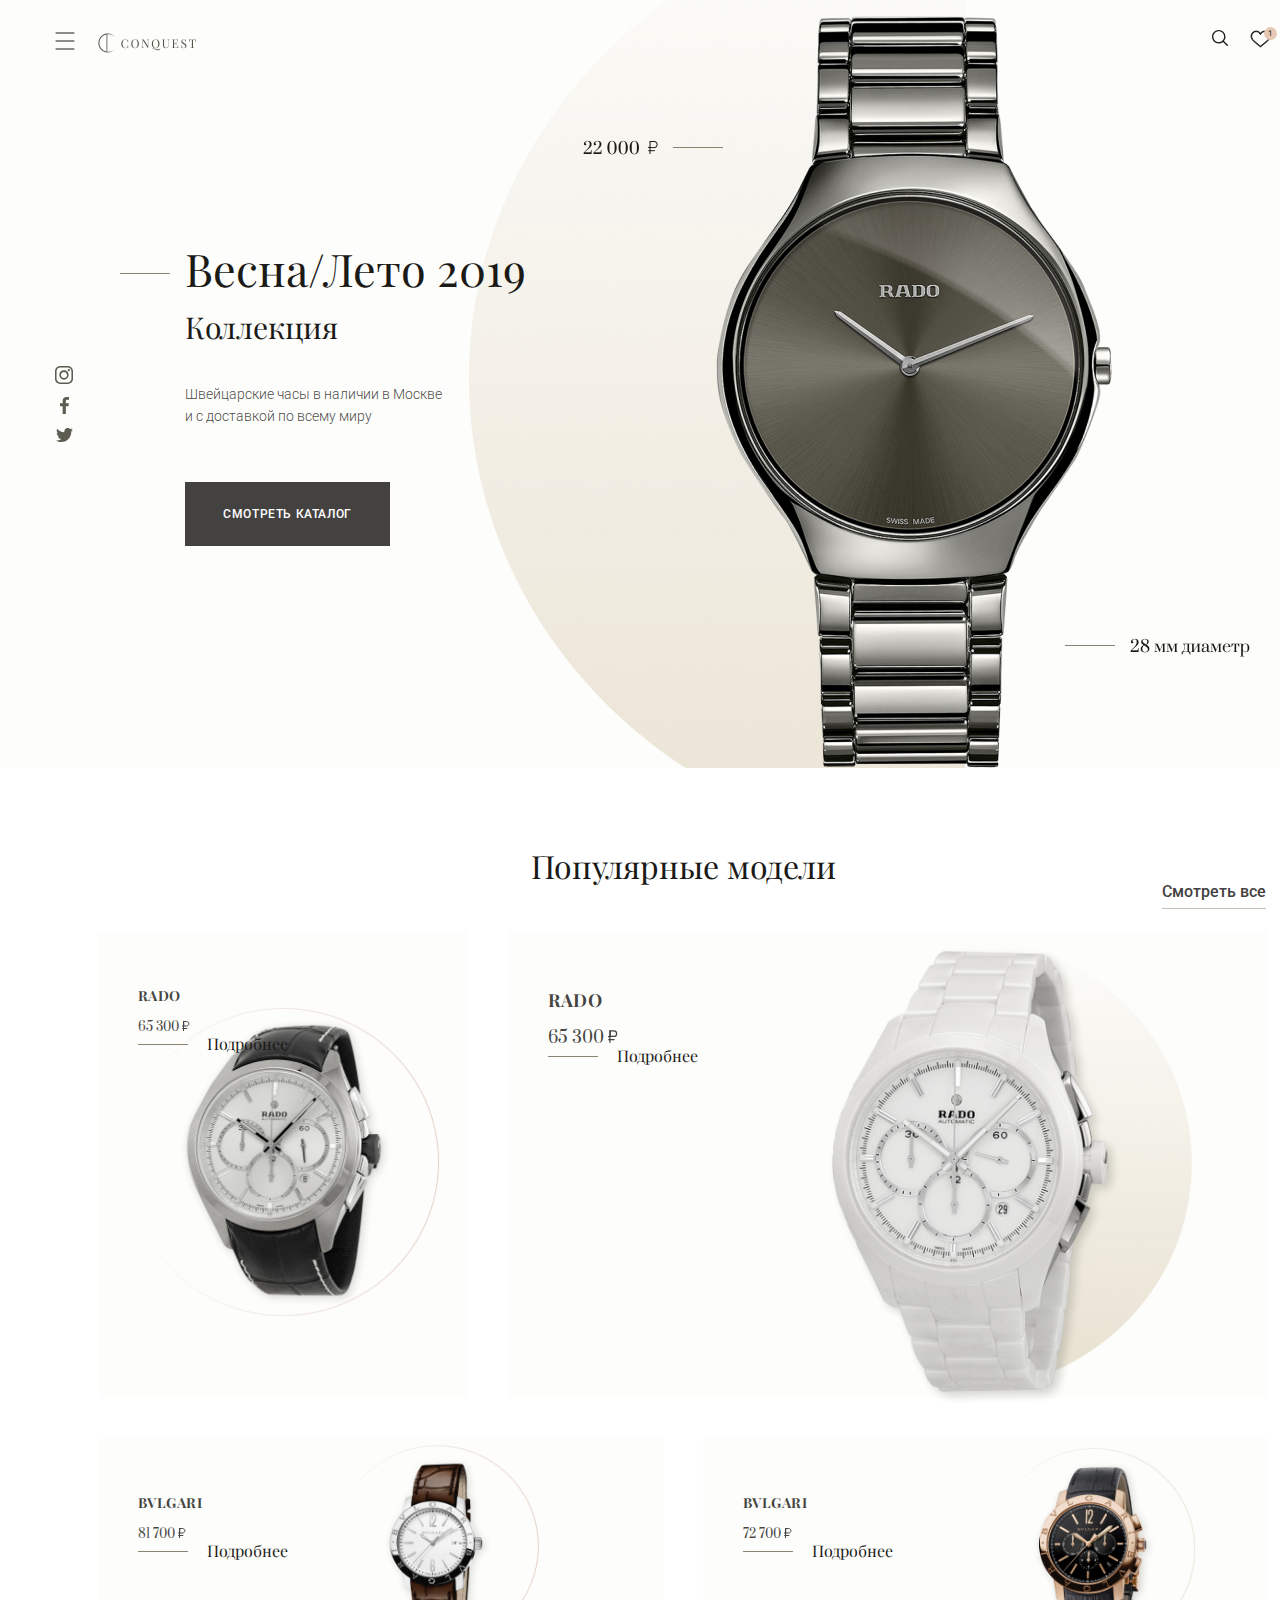
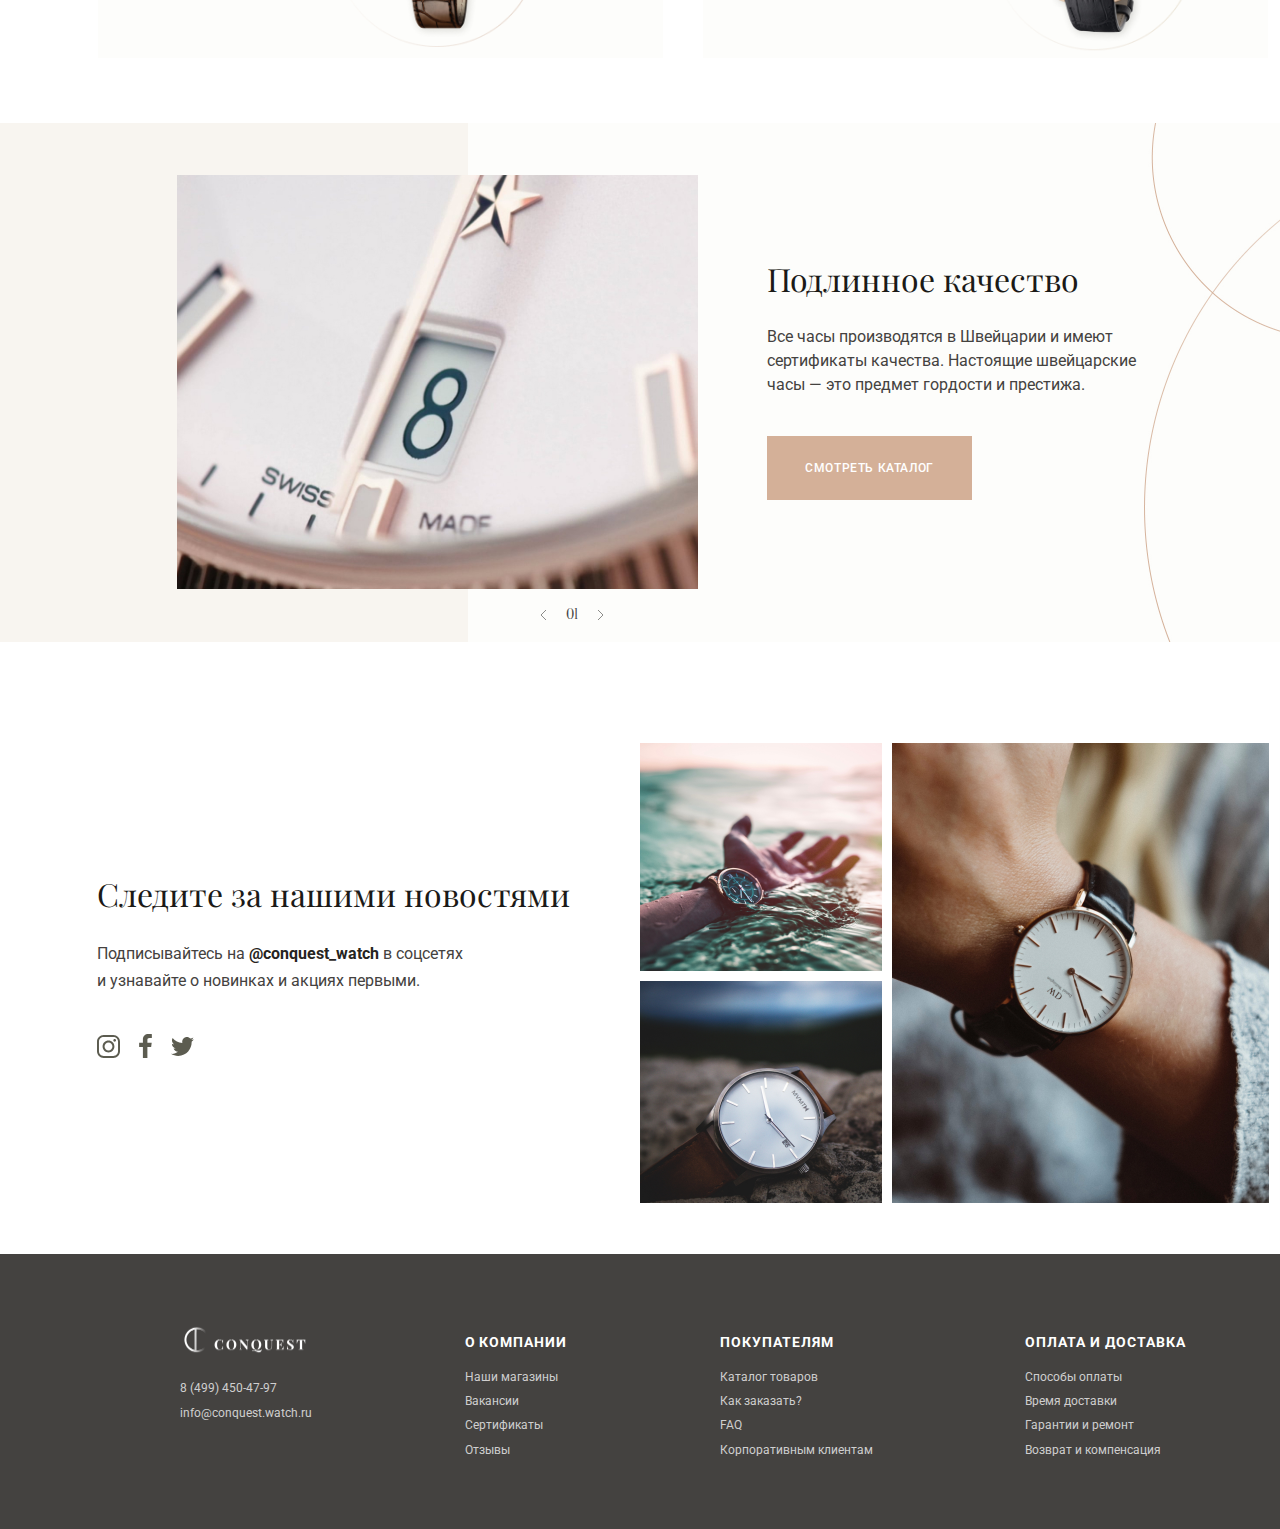
==== commit 4ed5a683: "Оптимизация" ====
--- a/index.html
+++ b/index.html
@@ -83,25 +83,25 @@
       <ul class="pop-models__list">
         <li class="pop-models__item">
           <h3 class="pop-models__title">RADO</h3>
-          <span class="pop-models__price">65 300 <img class="ruble" src="img/ruble.svg" alt="₽"></span>
+          <data class="pop-models__price">65 300 <img class="ruble" src="img/ruble.svg" alt="₽"></span>
           <img class="pop-models__img" width="313" height="313" src="img/watch1.png" alt="RADO">
           <a class="pop-models__link" href="">Подробнее</a>
         </li>
         <li class="pop-models__item">
           <h3 class="pop-models__title">RADO</h3>
-          <span class="pop-models__price">65 300 <img class="ruble" src="img/ruble.svg" alt="₽"></span>
+          <data class="pop-models__price">65 300 <img class="ruble" src="img/ruble.svg" alt="₽"></span>
           <img class="pop-models__img" width="470" height="478" src="img/watch2.png" alt="RADO">
           <a class="pop-models__link" href="">Подробнее</a>
         </li>
         <li class="pop-models__item">
           <h3 class="pop-models__title">BVLGARI</h3>
-          <span class="pop-models__price">81 700 <img class="ruble" src="img/ruble.svg" alt="₽"></span>
+          <data class="pop-models__price">81 700 <img class="ruble" src="img/ruble.svg" alt="₽"></span>
           <img class="pop-models__img" width="254" height="220" src="img/watch3.png" alt="BVLGARI">
           <a class="pop-models__link" href="">Подробнее</a>
         </li>
         <li class="pop-models__item">
           <h3 class="pop-models__title">BVLGARI</h3>
-          <span class="pop-models__price">72 700 <img class="ruble" src="img/ruble.svg" alt="₽"></span>
+          <data class="pop-models__price">72 700 <img class="ruble" src="img/ruble.svg" alt="₽"></>
           <img class="pop-models__img" width="225" height="226" src="img/watch4.png" alt="BVLGARI">
           <a class="pop-models__link" href="">Подробнее</a>
         </li>
--- a/css/style.css
+++ b/css/style.css
@@ -27,6 +27,13 @@
   margin: 0 auto;
 }
 
+.catalog__container {
+  position: relative;
+
+  width: 1160px;
+  margin: 0 auto;
+}
+
 .main-header {
   position: absolute;
   top: 30px;
@@ -130,6 +137,7 @@
   display: flex;
   padding: 0;
   margin: 0;
+  margin-bottom: 10px;
 
   list-style: url('../img/catalog/pag-list-style.svg');
 }
@@ -157,8 +165,18 @@
   color: #555248;
 }
 
+.catalog__heading {
+  margin-bottom: 30px;
+
+  font-family: 'Playfair Display', Arial, sans-serif;
+  font-size: 32px;
+  font-weight: 400;
+  color: #1b1a17;
+}
+
 .watch {
-  padding-top: 10px;
+  display: flex;
+  flex-wrap: wrap;
 }
 
 .watch__heading {
@@ -190,7 +208,7 @@
 .filter__fieldset--checkbox {
   display: flex;
   flex-direction: column;
-  margin-bottom: 10px;
+  margin-bottom: 0;
 }
 
 .filter__legend {
@@ -232,6 +250,7 @@
 
   background-color: transparent;
   border: none;
+  cursor: pointer;
 }
 
 .filter__range-btn--left {
@@ -289,6 +308,58 @@
   cursor: pointer;
 }
 
+.filter__label--checkbox {
+  position: relative;
+
+  padding-left: 29px;
+}
+
+.filter__label:last-of-type {
+  margin-bottom: 30px;
+}
+
+.filter__checkbox {
+  position: absolute;
+  -webkit-appearance: none;
+  -moz-appearance: none;
+  appearance: none;
+}
+
+.filter__checkbox::-ms-check {
+  display: none;
+}
+
+.filter__checkbox-img {
+  position: absolute;
+  top: 0px;
+  left: 0;
+  z-index: 1;
+
+  width: 13px;
+  height: 13px;
+
+  background-image: url("../img/catalog/checkbox-off.svg");
+  background-repeat: no-repeat;
+  background-size: 13px 13px;
+}
+
+.filter__checkbox:checked+.filter__checkbox-img {
+  background-image: url("../img/catalog/checkbox-on.svg");
+}
+
+.filter__checkbox:hover+.filter__checkbox-img {
+  opacity: 0.6;
+}
+
+.filter__checkbox:focus+.filter__checkbox-img {
+  opacity: 1;
+  outline: 1px dotted #6f6e6d;
+}
+
+.filter__checkbox:disabled+.filter__checkbox-img {
+  opacity: 0.25;
+}
+
 .filter__btn--more {
   padding: 0;
   margin-left: auto;
@@ -299,7 +370,182 @@
 }
 
 .filter__btn--reset {
-  
+  width: 230px;
+  height: 64px;
+
+  font-family: 'Roboto', Arial, sans-serif;
+  font-size: 12px;
+  font-weight: 500;
+  letter-spacing: 0.6px;
+  text-transform: uppercase;
+  color: #1d1a1a;
+
+  background-color: transparent;
+  border: 2px solid #e7e0cf;
+  cursor: pointer;
+}
+
+.watch__sorting {
+  position: absolute;
+  top: -60px;
+  right: 0;
+}
+
+.sorting__label {
+  font-family: 'Roboto', Arial, sans-serif;
+  font-size: 14px;
+  font-weight: 400;
+  line-height: 21.33px;
+  color: #bdb9b5;
+}
+
+.sorting__select {
+  -webkit-appearance: none;
+  -moz-appearance: none;
+  appearance: none;
+
+  padding-right: 20px;
+
+  color: #1b1a17;
+
+  background-color: transparent;
+  background-image: url('../img/catalog/select-arrow.svg');
+  block-size: 5px 10px;
+  background-position: top 6px right 0px;
+  background-repeat: no-repeat;
+  border: none;
+}
+
+.watch__list {
+  display: flex;
+  flex-wrap: wrap;
+  width: 930px;
+  padding-left: 98px;
+  margin: 0;
+
+  list-style: none;
+}
+
+.watch__item {
+  position: relative;
+
+  width: 250px;
+  height: 300px;
+  padding: 20px;
+  margin-right: 40px;
+  margin-bottom: 40px;
+
+  background-color: #fdfdfb;
+}
+
+.watch__item:nth-child(3n) {
+  margin-right: 0;
+}
+
+.watch__item-banner {
+  padding-left: 35px;
+
+  background-color: #D4B098;
+  background-image: url('../img/catalog/banner.png');
+  background-repeat: no-repeat;
+  background-size: contain;
+}
+
+.watch__img {
+  position: absolute;
+  top: 50px;
+  left: 70px;
+
+  height: 70%;
+}
+
+.watch__title {
+  margin: 0;
+
+  font-family: 'Roboto', Arial, sans-serif;
+  font-size: 14px;
+  font-weight: 700;
+  letter-spacing: 0.7px;
+  line-height: 21.33px;
+  text-transform: uppercase;
+  color: #444240;
+}
+
+.watch__title--banner {
+  font-family: 'Playfair Display', Arial, sans-serif;
+  font-size: 45px;
+  font-weight: 700;
+  letter-spacing: 1.35px;
+  color: #fff;
+}
+
+.watch__text--banner {
+  max-width: 106px;
+  font-family: 'Playfair Display', Arial, sans-serif;
+  font-size: 16px;
+  font-weight: 700;
+  letter-spacing: 0.48px;
+  line-height: 24px;
+  text-align: center;
+  color: #fff;
+}
+
+.watch__price {
+  font-family: 'Roboto', Arial, sans-serif;
+  font-size: 14px;
+  font-weight: 400;
+  color: #636261;
+}
+
+.watch__price .ruble {
+  height: 9px;
+}
+
+.watch__btn-wrap {
+  position: absolute;
+  top: 20px;
+  right: 20px;
+}
+
+.watch__btn--cart,
+.watch__btn--fav {
+  background-color: transparent;
+  border: none;
+  cursor: pointer;
+}
+
+.watch__pagination {
+  display: flex;
+  padding: 0;
+  margin-left: auto;
+
+  list-style: none;
+}
+
+.watch__pag-item {
+  margin-right: 10px;
+  font-family: 'Roboto', Arial, sans-serif;
+  font-size: 14px;
+  font-weight: 400;
+  line-height: 21.33px;
+  color: #b6b6b6;
+}
+
+.watch__pag-item [aria-current="page"] {
+  color: #1b1a17;
+}
+
+.watch__pag-item:last-child {
+  margin-right: 0;
+}
+
+.watch__pag-link {
+  text-decoration: none;
+  color: #b6b6b6;
+}
+
+.watch__pag-icon--right {
+  transform: rotate(180deg);
 }
 
 .promo {
@@ -745,6 +991,157 @@
   margin: 5px;
 }
 
+.catalog-subscribe {
+  display: flex;
+  min-height: 293px;
+  padding-top: 66px;
+  padding-right: 100px;
+  padding-bottom: 83px;
+  padding-left: 140px;
+  margin-bottom: 80px;
+
+  background-color: #f7f5ef;
+  background-image: url('../img/catalog/subscribe-bg.png');
+  background-size: contain;
+}
+
+.catalog-subscribe__heading {
+  font-family: 'Roboto', Arial, sans-serif;
+  font-size: 12px;
+  font-weight: 700;
+  letter-spacing: 0.6px;
+  text-transform: uppercase;
+  color: #818181;
+}
+
+.catalog-subscribe__text {
+  max-width: 505px;
+  margin: 0;
+
+  font-family: 'Playfair Display', Arial, sans-serif;
+  font-size: 45px;
+  font-weight: 700;
+  letter-spacing: 1.35px;
+  color: #1b1a17;
+}
+
+.catalog-subscribe__form {
+  padding-bottom: 10px;
+  padding-left: 123px;
+  margin-top: auto;
+}
+
+.catalog-subscribe__input {
+  width: 278px;
+  height: 60px;
+  margin-right: 30px;
+
+  font-family: Roboto;
+  font-size: 14px;
+  font-weight: 400;
+  color: #444240;
+
+  background-color: transparent;
+  border: none;
+  border-bottom: 1px solid #1b1a17;
+}
+
+.catalog-subscribe__btn {
+  width: 185px;
+  height: 60px;
+
+  font-family: 'Roboto', Arial, sans-serif;
+  font-size: 12px;
+  font-weight: 700;
+  letter-spacing: 0.6px;
+  text-transform: uppercase;
+  color: #fff;
+
+  background-color: #31302c;
+  border: none;
+  cursor: pointer;
+}
+
+.straps__heading {
+  margin: 0;
+  margin-bottom: 50px;
+
+  font-family: 'Playfair Display', Arial, sans-serif;
+  font-size: 32px;
+  font-weight: 400;
+  color: #1b1a17;
+}
+
+.straps__link {
+  position: absolute;
+  top: 18px;
+  right: 100px;
+
+  display: block;
+  width: 104px;
+  height: 26px;
+
+  font-family: 'Roboto', Arial, sans-serif;
+  font-size: 16px;
+  font-weight: 500;
+  text-decoration: none;
+  color: #444240;
+
+  border-bottom: 1px solid #c4c0b6;
+}
+
+.straps__list {
+  display: flex;
+  padding: 0;
+  margin-bottom: 80px;
+
+  list-style: none;
+}
+
+.straps__item {
+  position: relative;
+
+  width: 360px;
+  height: 374px;
+  padding: 20px;
+  margin-right: 40px;
+
+  background-color: #fdfdfb;
+}
+
+.straps__img {
+  position: absolute;
+  top: 50px;
+  left: 120px;
+
+  height: 85%;
+}
+
+.straps__item:last-child {
+  margin-right: 0;
+}
+
+.straps__btn {
+  position: absolute;
+  z-index: 1;
+
+  background-color: transparent;
+  border: none;
+  cursor: pointer;
+}
+
+.straps__btn--left {
+  bottom: 175px;
+  left: -60px;
+}
+
+.straps__btn--right {
+  bottom: 175px;
+  right: -60px;
+
+  transform: rotate(180deg);
+}
+
 .footer {
   min-height: 275px;
   background-color: #444240;
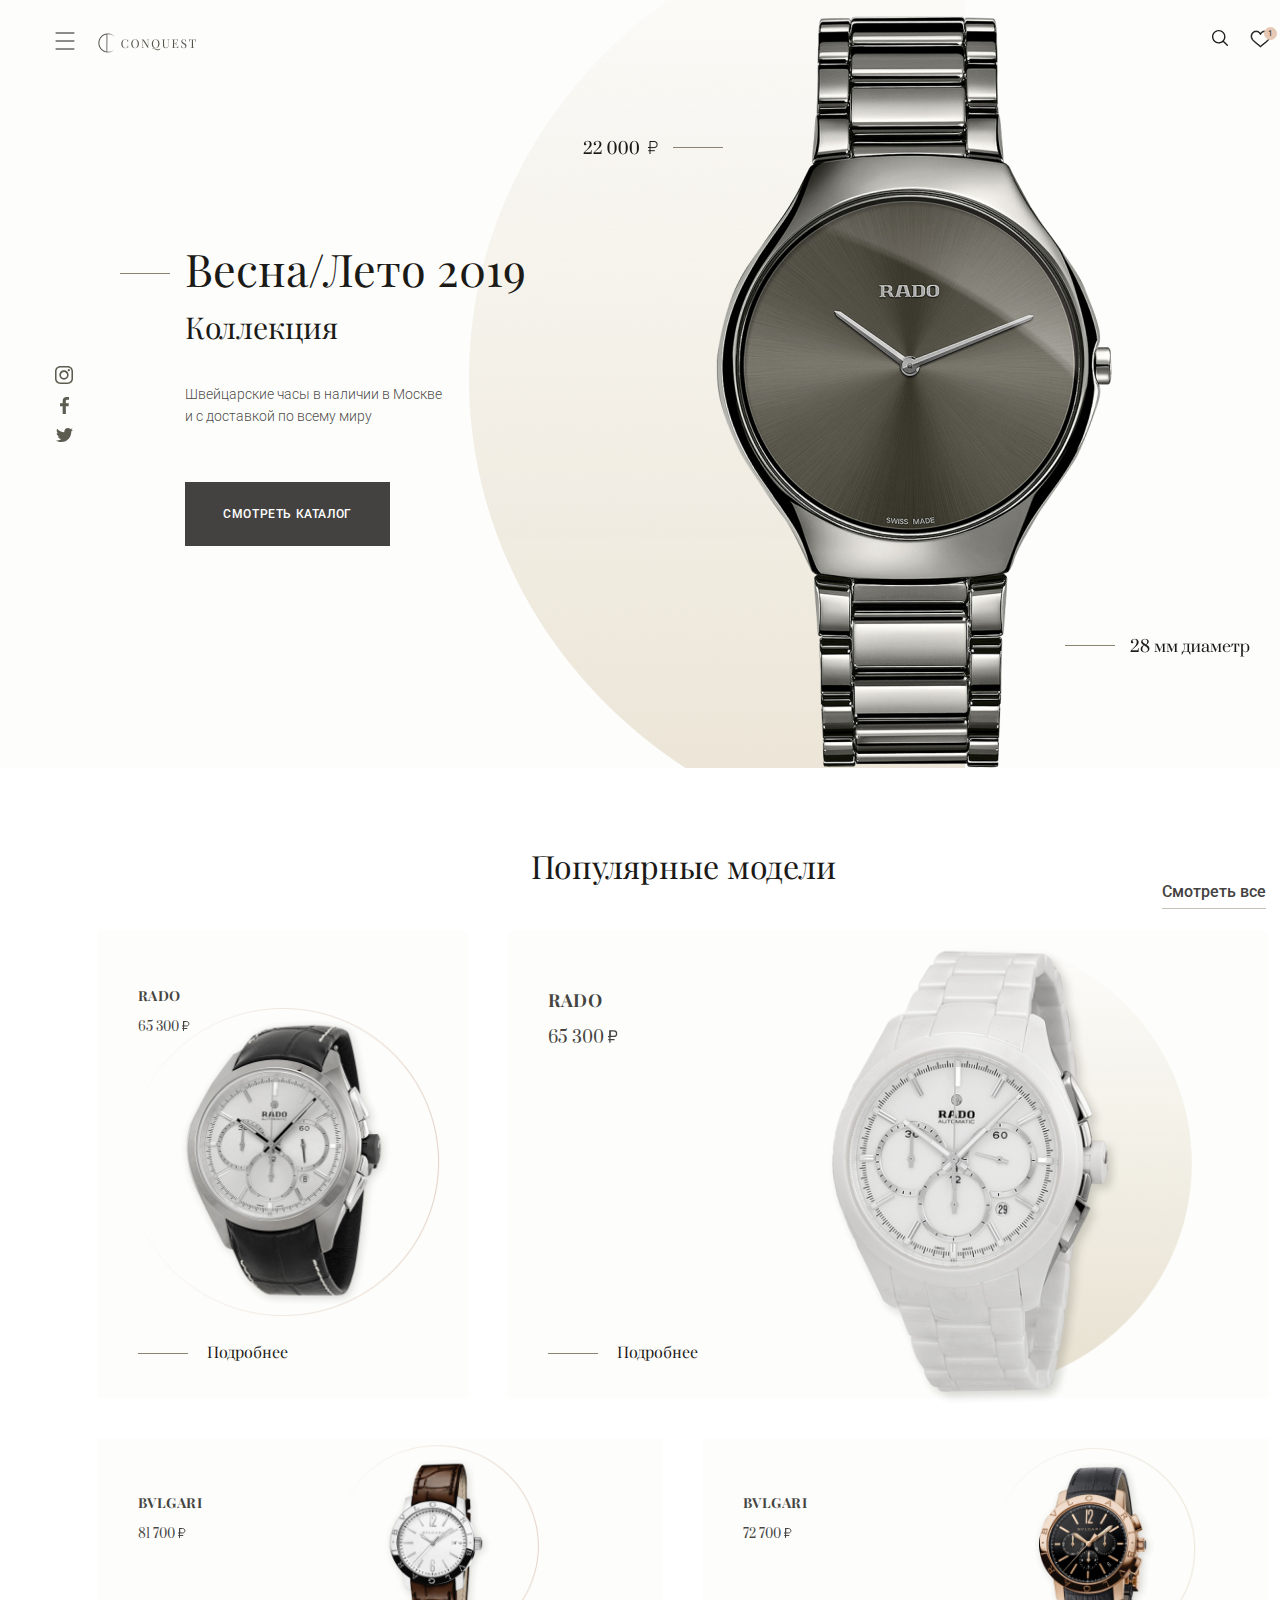
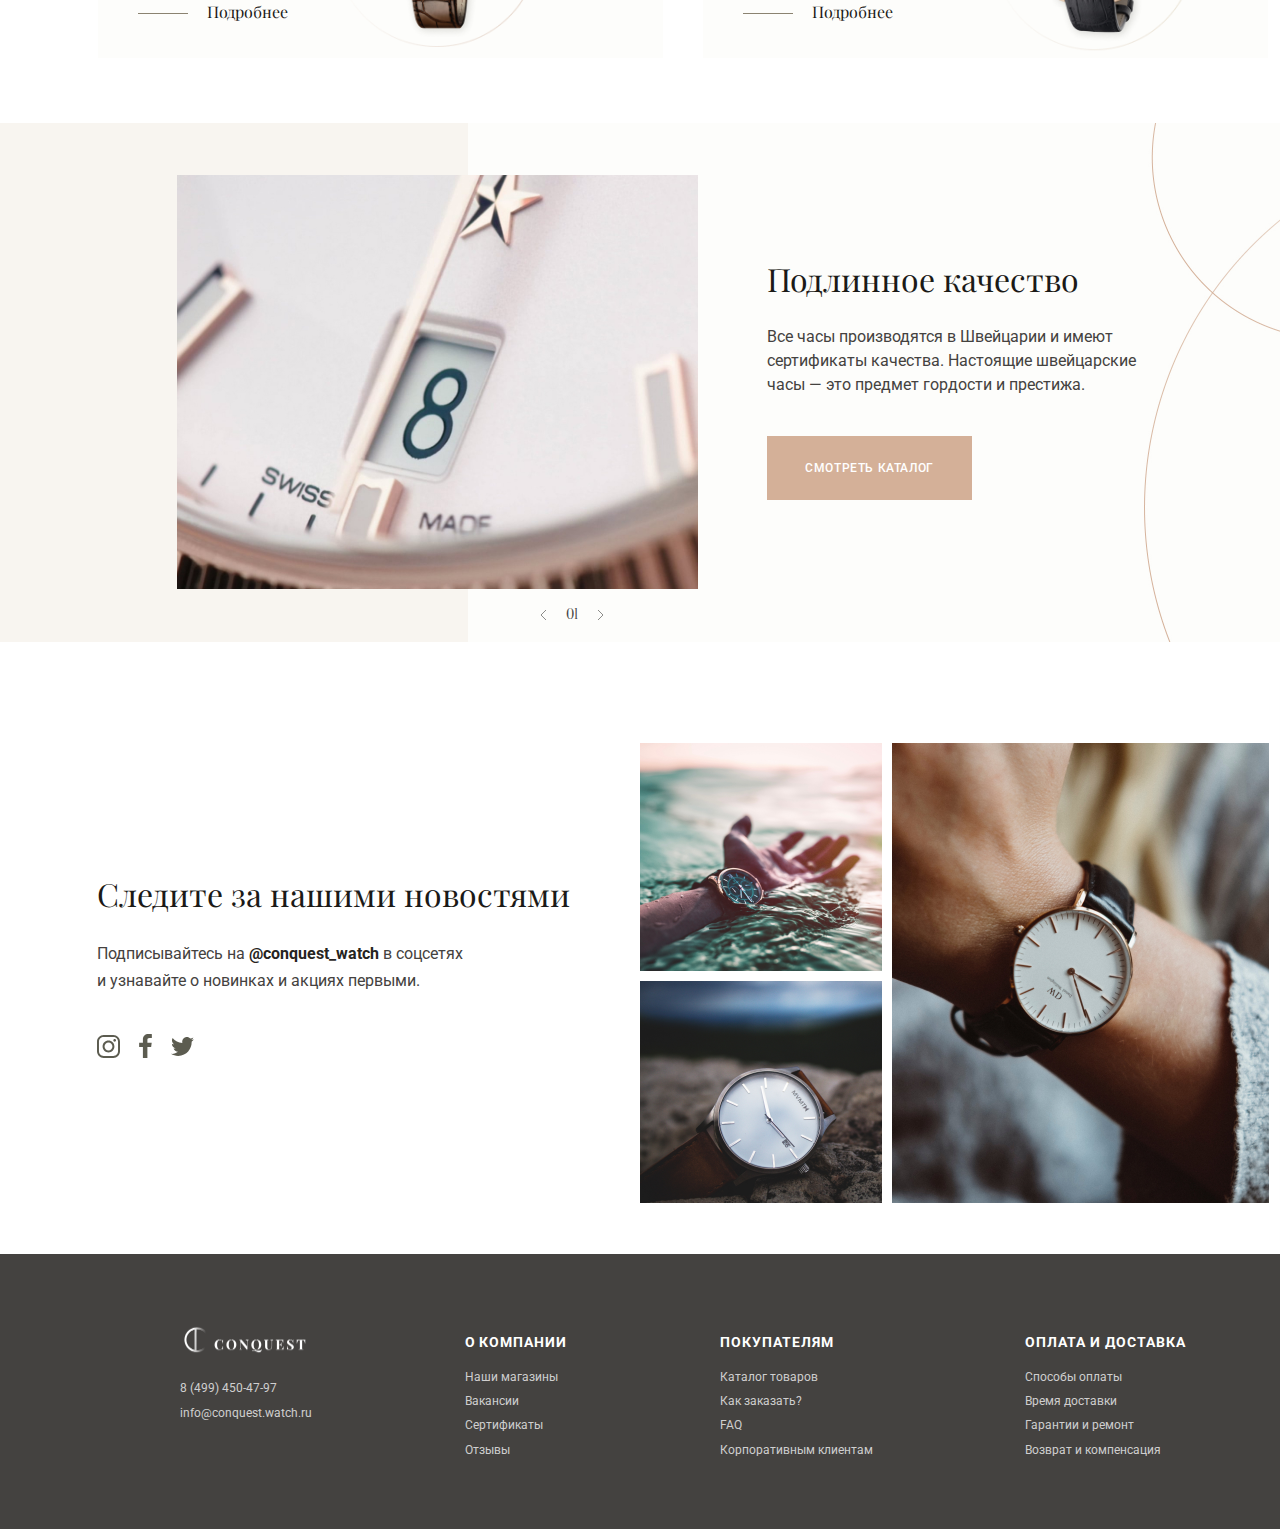
==== commit 3ca6a15c: "Исправил ошибки" ====
--- a/index.html
+++ b/index.html
@@ -83,25 +83,25 @@
       <ul class="pop-models__list">
         <li class="pop-models__item">
           <h3 class="pop-models__title">RADO</h3>
-          <data class="pop-models__price">65 300 <img class="ruble" src="img/ruble.svg" alt="₽"></span>
+          <data class="pop-models__price">65 300 <img class="ruble" src="img/ruble.svg" alt="₽"></data>
           <img class="pop-models__img" width="313" height="313" src="img/watch1.png" alt="RADO">
           <a class="pop-models__link" href="">Подробнее</a>
         </li>
         <li class="pop-models__item">
           <h3 class="pop-models__title">RADO</h3>
-          <data class="pop-models__price">65 300 <img class="ruble" src="img/ruble.svg" alt="₽"></span>
+          <data class="pop-models__price">65 300 <img class="ruble" src="img/ruble.svg" alt="₽"></data>
           <img class="pop-models__img" width="470" height="478" src="img/watch2.png" alt="RADO">
           <a class="pop-models__link" href="">Подробнее</a>
         </li>
         <li class="pop-models__item">
           <h3 class="pop-models__title">BVLGARI</h3>
-          <data class="pop-models__price">81 700 <img class="ruble" src="img/ruble.svg" alt="₽"></span>
+          <data class="pop-models__price">81 700 <img class="ruble" src="img/ruble.svg" alt="₽"></data>
           <img class="pop-models__img" width="254" height="220" src="img/watch3.png" alt="BVLGARI">
           <a class="pop-models__link" href="">Подробнее</a>
         </li>
         <li class="pop-models__item">
           <h3 class="pop-models__title">BVLGARI</h3>
-          <data class="pop-models__price">72 700 <img class="ruble" src="img/ruble.svg" alt="₽"></>
+          <data class="pop-models__price">72 700 <img class="ruble" src="img/ruble.svg" alt="₽"></data>
           <img class="pop-models__img" width="225" height="226" src="img/watch4.png" alt="BVLGARI">
           <a class="pop-models__link" href="">Подробнее</a>
         </li>
--- a/css/style.css
+++ b/css/style.css
@@ -1147,6 +1147,208 @@
   background-color: #444240;
 }
 
+.card-wrapper {
+  display: flex;
+  margin-bottom: 70px;
+}
+
+.card-photo__full-img {
+  position: relative;
+
+  width: 560px;
+  height: 520px;
+  padding-top: 10px;
+  margin-right: 40px;
+}
+
+.card__img--full {
+  display: block;
+  height: 100%;
+  margin: auto;
+}
+
+.card-photo__btn {
+  position: absolute;
+
+  background-color: transparent;
+  border: none;
+  cursor: pointer;
+}
+
+.card-photo__btn--left {
+  bottom: 260px;
+  left: 0;
+}
+
+.card-photo__btn--right {
+  bottom: 260px;
+  right: 0;
+
+  transform: rotate(180deg);
+}
+
+.card-photo__list {
+  display: flex;
+  padding: 0;
+  margin: 0;
+
+  list-style: none;
+}
+
+.card-photo__item {
+  display: flex;
+  justify-content: center;
+  align-items: center;
+  width: 127px;
+  height: 121px;
+  margin-right: 17px;
+
+  background-color: rgba(100, 100, 100, 0.15);
+}
+
+.card__img {
+  display: block;
+
+  height: 100%;
+}
+
+.card-photo__item:first-child {
+  background-color: transparent;
+}
+
+.card-photo__item:last-child {
+  margin-right: 0;
+}
+
+.card-photo__item:last-child .card__img {
+  width: 100%;
+  height: auto;
+}
+
+.card-description {
+  position: relative;
+
+  width: 560px;
+  height: 625px;
+  padding-top: 20px;
+  padding-bottom: 50px;
+  padding-left: 60px;
+  margin-top: auto;
+
+  background-color: #fdfdfb;
+}
+
+.card-description__heading {
+  font-family: 'Roboto', Arial, sans-serif;
+  font-size: 24px;
+  font-weight: 700;
+  letter-spacing: 1.2px;
+  line-height: 36.56px;
+  text-transform: uppercase;
+  color: #444240;
+}
+
+.card-description__price {
+  font-family: 'Roboto', Arial, sans-serif;
+  font-size: 24px;
+  font-weight: 400;
+  color: #686868;
+}
+
+.card-description__price .ruble {
+  height: 18px;
+}
+
+.card-description__btn-wrap {
+  padding-top: 30px;
+}
+
+.card-description__btn--desc,
+.card-description__btn--spec {
+  display: inline-block;
+  height: 40px;
+  padding: 0;
+
+  font-family: 'Roboto', Arial, sans-serif;
+  font-size: 16px;
+  font-weight: 500;
+  line-height: 24.38px;
+  color: #444240;
+
+  background-color: transparent;
+  border: none;
+  cursor: pointer;
+}
+
+.card-description__btn--desc {
+  margin-right: 40px;
+
+  border-bottom: 1px solid #c4c0b6;
+}
+
+.card-description__text {
+  padding-top: 10px;
+  margin-bottom: 50px;
+
+  max-width: 442px;
+  font-family: Roboto;
+  font-size: 14px;
+  font-weight: 300;
+  line-height: 22.97px;
+  color: #000000;
+}
+
+.card-description__text--wrap {
+  display: block;
+  margin-top: 30px;
+  margin-bottom: 30px;
+}
+
+.card-description__btn--cart {
+  display: block;
+  width: 185px;
+  height: 60px;
+  margin-top: auto;
+
+  font-family: 'Roboto', Arial, sans-serif;
+  font-size: 12px;
+  font-weight: 700;
+  letter-spacing: 0.6px;
+  text-transform: uppercase;
+  color: #ffffff;
+
+  background-color: #31302c;
+  border: none;
+  cursor: pointer;
+}
+
+.card-description__btn--fav {
+  position: absolute;
+  top: 53px;
+  right: 40px;
+  background-color: transparent;
+  border: 0;
+  cursor: pointer;
+}
+
+.viewed__heading {
+  margin-top: 0;
+  margin-bottom: 45px;
+
+  font-family: 'Playfair Display', Arial, sans-serif;
+  font-size: 32px;
+  font-weight: 400;
+  color: #1b1a17;
+}
+
+.viewed__img {
+  position: absolute;
+  top: 45px;
+  left: 80px;
+
+  height: 80%;
+}
+
 .footer__wrapper {
   display: flex;
   justify-content: space-between;
